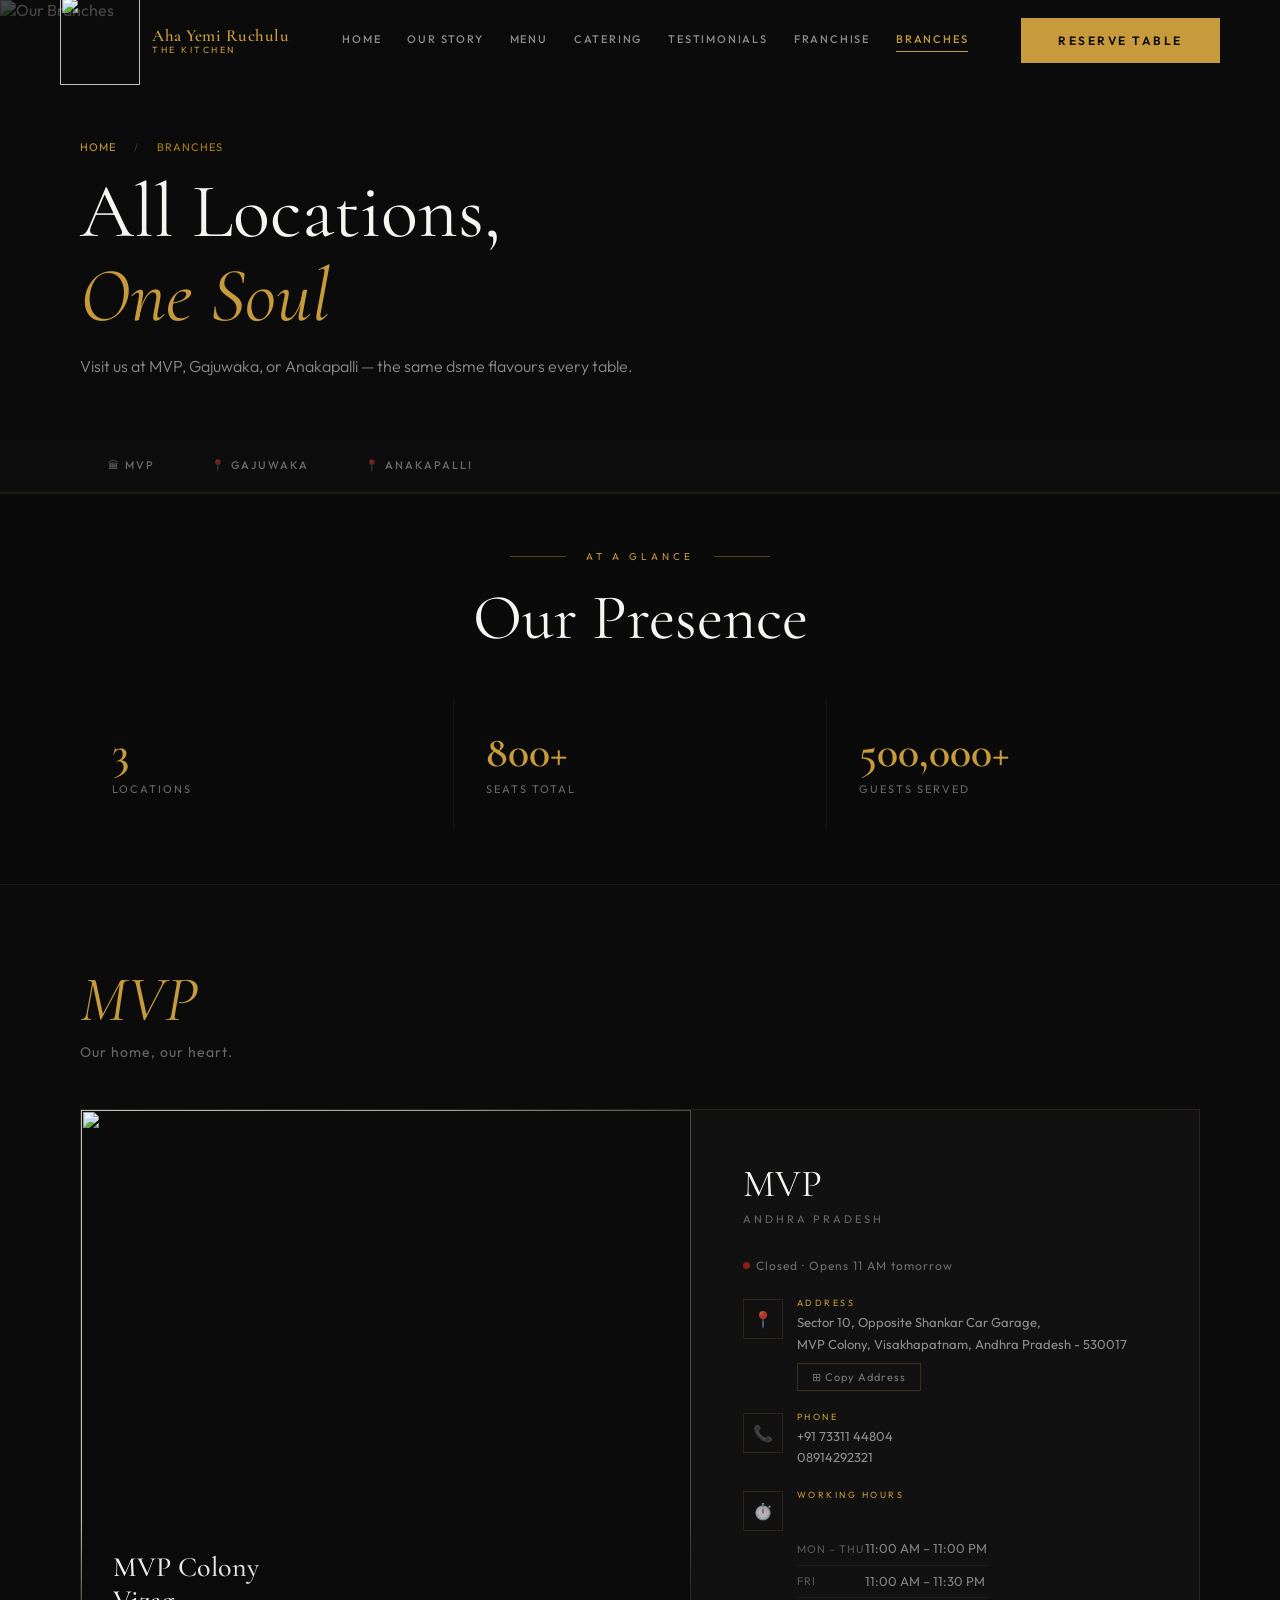
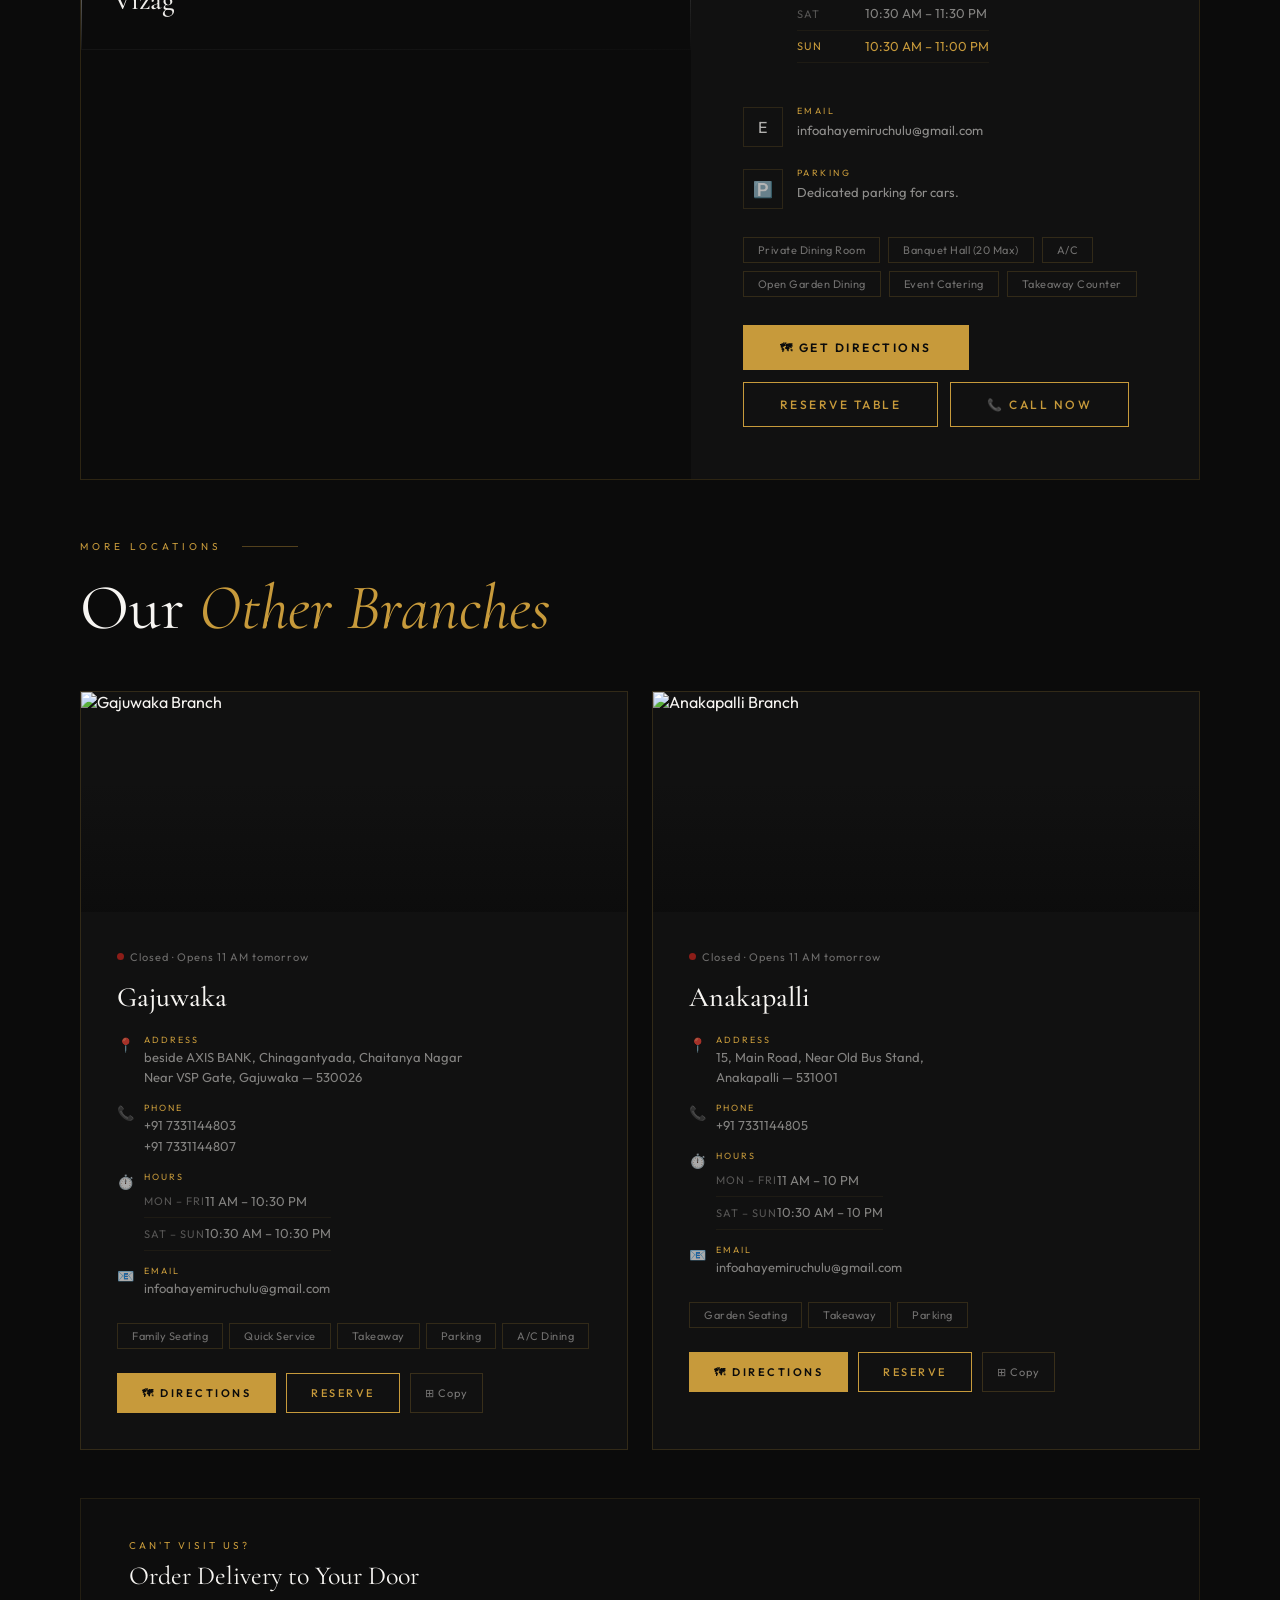
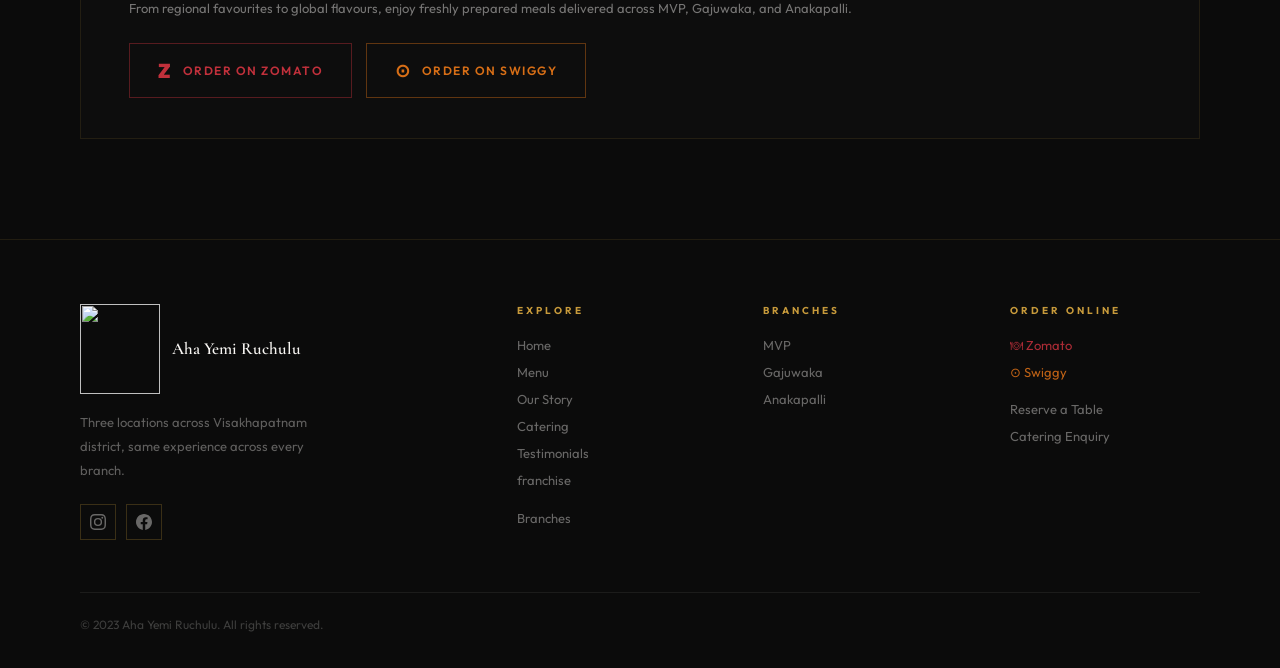
==== branches.html @ ce808d05 "Add files via upload" ====
<!DOCTYPE html>
<html lang="en">
<head>
  <meta charset="UTF-8">
  <meta name="viewport" content="width=device-width, initial-scale=1.0">
  <title>Our Branches — Aha Yemi Ruchulu</title>
  <link rel="icon" type="image/png" href="assets/Aha-Logo.png">
  <link rel="icon" type="image/png" href="assets/Aha-Logo.png">
  <meta name="description" content="Visit Aha Yemi Ruchulu at our three Visakhapatnam locations — MVP, Gajuwaka, and Anakapalli.">
  <link rel="stylesheet" href="css/style.css">
  <link rel="stylesheet" href="css/story.css">
  <link rel="stylesheet" href="css/testimonials.css">
  <link rel="stylesheet" href="css/reseve.css">
  <link rel="stylesheet" href="css/catering.css">
  <link rel="stylesheet" href="css/branches.css">
</head>
<body>

<nav id="navbar">
  <a href="index.html" class="nav-logo">
    <div class="nav-logo-icon">
      <span><img src="assets/Aha-Logo.png" style="width: 80px; height: 90px;"></span>
    </div>
    <div class="nav-logo-text"><h2>Aha Yemi Ruchulu</h2><span>The Kitchen</span></div>
  </a>
  <div class="nav-links">
    <a href="index.html">Home</a>
    <a href="story.html">Our Story</a>
    <a href="menu.html">Menu</a>
    <a href="catering.html">Catering</a>
    <a href="testimonials.html">Testimonials</a>
    <a href="franchise.html">franchise</a>
    <a href="branches.html" data-page="branches">Branches</a>
  </div>
  <a href="reserve.html" class="btn-fill nav-cta desktop">Reserve Table</a>
  <button class="hamburger" id="hamburger" aria-label="Menu"><span></span><span></span><span></span></button>
</nav>
<div id="mobile-menu" class="mobile-menu">
  <button class="mobile-close" id="mobile-close">✕</button>
  <a href="index.html">Home</a>
  <a href="menu.html">Menu</a>
  <a href="story.html">Our Story</a>
  <a href="catering.html">Catering</a>
  <a href="testimonials.html">Testimonials</a>
  <a href="franchise.html">franchise</a>
  <a href="branches.html">Branches</a>
  <a href="reserve.html">Reserve Table</a>
</div>

<!-- PAGE HERO -->
<header class="page-hero" style="min-height:420px;">
  <div class="page-hero-bg">
    <img src="https://images.unsplash.com/photo-1414235077428-338989a2e8c0?w=1400&q=80" alt="Our Branches">
  </div>
  <div class="page-hero-content">
    <div class="breadcrumb"><a href="index.html">Home</a><span class="sep">/</span><span>Branches</span></div>
    <h1 class="page-title">All Locations,<br><em>One Soul</em></h1>
    <p class="page-subtitle">Visit us at MVP, Gajuwaka, or Anakapalli — the same dsme flavours every table.</p>
  </div>
</header>

<!-- BRANCH QUICK-NAV TABS -->
<div class="branch-tabs-bar">
  <button class="branch-tab-btn act" data-target="branch-vizag">🏛 MVP</button>
  <button class="branch-tab-btn" data-target="branch-gajuwaka">📍 Gajuwaka</button>
  <button class="branch-tab-btn" data-target="branch-anakapalli">📍 Anakapalli</button>
</div>

<!-- OVERVIEW STATS -->
<div class="branches-overview-strip reveal">
  <div style="text-align:center;">
    <div class="sec-label"><span>At a Glance</span></div>
    <h2 class="sec-title center">Our Presence</h2>
  </div>
  <div class="branches-overview-grid">
    <div class="bov-item"><div class="bov-num" data-count="3">3</div><div class="bov-label">Locations</div></div>
    <div class="bov-item"><div class="bov-num" data-count="800" data-suffix="+">800+</div><div class="bov-label">Seats Total</div></div>
    <div class="bov-item"><div class="bov-num" data-count="500000" data-suffix="+">500,000+</div><div class="bov-label">Guests Served</div></div>
  </div>
</div>

<!-- ══ VISAKHAPATNAM (MAIN) ══ -->
<section class="main-branch-section" id="branch-vizag">
  <div class="reveal">
    <h2 class="sec-title" style="margin-bottom:0;"><em>MVP</em></h2>
    <p style="font-size:14px;color:rgba(247,245,242,.4);margin-top:8px;letter-spacing:1px;">Our home, our heart.</p>
  </div>
  <div class="main-branch-card reveal">
    <div class="main-branch-img">
      <img src="https://images.unsplash.com/photo-1517248135467-4c7edcad34c4?w=900&q=80">
      <div class="main-branch-img-overlay"></div>
      <div class="main-branch-img-caption">
        <div class="main-branch-caption-title">MVP Colony<br>Vizag</div>
      </div>
    </div>
    <div class="main-branch-info">
      <div class="branch-name">MVP</div>
      <div class="branch-city">Andhra Pradesh</div>

      <div id="status-vizag" class="branch-status" style="margin-bottom:24px;">
        <div class="status-dot"></div>
        <span class="status-text" style="font-size:12px;color:rgba(247,245,242,.4);">Checking hours…</span>
      </div>

      <div class="branch-details">
        <div class="branch-detail">
          <div class="branch-detail-icon">📍</div>
          <div>
            <div class="branch-detail-label">Address</div>
            <div class="branch-detail-val"> Sector 10, Opposite Shankar Car Garage,
               MVP Colony, Visakhapatnam, Andhra Pradesh - 530017</div>
            <button class="copy-btn" style="margin-top:8px;" data-address="42, Siripuram Junction, Near VUDA Park, Visakhapatnam — 530003">⊞ Copy Address</button>
          </div>
        </div>
        <div class="branch-detail">
          <div class="branch-detail-icon">📞</div>
          <div>
            <div class="branch-detail-label">Phone</div>
            <div class="branch-detail-val"><a href="tel:+917331144804">+91 73311 44804</a><br><a href="tel:08914292321">08914292321</a></div>
          </div>
        </div>
        <div class="branch-detail">
          <div class="branch-detail-icon">⏱️</div>
          <div>
            <div class="branch-detail-label">Working Hours</div>
            <div class="branch-detail-val">
              <table class="hours-table">
                <tr data-day="mon"><td>Mon – Thu</td><td>11:00 AM – 11:00 PM</td></tr>
                <tr data-day="fri"><td>Fri</td><td>11:00 AM – 11:30 PM</td></tr>
                <tr data-day="sat"><td>Sat</td><td>10:30 AM – 11:30 PM</td></tr>
                <tr data-day="sun"><td>Sun</td><td>10:30 AM – 11:00 PM</td></tr>
              </table>
            </div>
          </div>
        </div>
        <div class="branch-detail">
          <div class="branch-detail-icon">E</div>
          <div>
            <div class="branch-detail-label">email</div>
            <div class="branch-detail-val">infoahayemiruchulu@gmail.com</div>
          </div>
        </div>
        <div class="branch-detail">
          <div class="branch-detail-icon">🅿️</div>
          <div>
            <div class="branch-detail-label">Parking</div>
            <div class="branch-detail-val">Dedicated parking for cars.</div>
          </div>
        </div>
      </div>

      <div class="branch-features">
        <span class="b-feat">Private Dining Room</span>
        <span class="b-feat">Banquet Hall (20 Max)</span>
        <span class="b-feat">A/C </span>
        <span class="b-feat">Open Garden Dining</span>
        <span class="b-feat">Event Catering </span>
        <span class="b-feat">Takeaway Counter</span>
      </div>

      <div class="branch-actions">
        <button class="btn-fill directions-btn" data-query="Aha Yemi Ruchulu Siripuram Visakhapatnam">🗺 Get Directions</button>
        <a href="reserve.html" class="btn-gold">Reserve Table</a>
        <a href="tel:+918912345678" class="btn-gold">📞 Call Now</a>
      </div>
    </div>
  </div>
</section>

<!-- ══ OTHER BRANCHES ══ -->
<section class="sub-branches-section">
  <div class="reveal">
    <div class="sec-label left"><span>More Locations</span></div>
    <h2 class="sec-title">Our <em>Other Branches</em></h2>
  </div>
  <div class="sub-branches-grid">

    <!-- GAJUWAKA -->
    <div class="sub-branch-card reveal delay-1" id="branch-gajuwaka">
      <div class="sub-branch-img">
        <img src="https://images.unsplash.com/photo-1537047902294-62a40c20a6ae?w=700&q=80" alt="Gajuwaka Branch">
      </div>
      <div class="sub-branch-info">
        <div id="status-gajuwaka" class="branch-status" style="margin-bottom:16px;">
          <div class="status-dot"></div>
          <span class="status-text" style="font-size:11px;color:rgba(247,245,242,.4);">Checking…</span>
        </div>
        <div class="sub-branch-name">Gajuwaka</div>
        <div class="sub-branch-details">
          <div class="sub-branch-detail">
            <span class="sbd-icon">📍</span>
            <div><div class="sbd-label">Address</div><div class="sbd-val">beside AXIS BANK, Chinagantyada, Chaitanya Nagar  <br>Near VSP Gate, Gajuwaka — 530026</div></div>
          </div>
          <div class="sub-branch-detail">
            <span class="sbd-icon">📞</span>
            <div><div class="sbd-label">Phone</div><div class="sbd-val"><a href="tel:+917331144803">+91 7331144803</a><br><a href="tel:+917331144807">+91 7331144807</a></div></div>
          </div>
          <div class="sub-branch-detail">
            <span class="sbd-icon">⏱️</span>
            <div><div class="sbd-label">Hours</div>
              <div class="sbd-val">
                <table class="hours-table" style="margin-top:4px;">
                  <tr data-day="mon"><td>Mon – Fri</td><td>11 AM – 10:30 PM</td></tr>
                  <tr data-day="sat"><td>Sat – Sun</td><td>10:30 AM – 10:30 PM</td></tr>
                </table>
              </div>
            </div>
          </div>
          <div class="sub-branch-detail">
            <span class="sbd-icon">📧</span>
            <div><div class="sbd-label">Email</div><div class="sbd-val">infoahayemiruchulu@gmail.com</div></div>
          </div>
        </div>
        <div class="sub-branch-features">
          <span class="b-feat">Family Seating</span>
          <span class="b-feat">Quick Service</span>
          <span class="b-feat">Takeaway</span>
          <span class="b-feat">Parking</span>
          <span class="b-feat">A/C Dining</span>
        </div>
        <div style="display:flex;gap:10px;flex-wrap:wrap;">
          <button class="btn-fill" style="padding:12px 24px;font-size:11px;" onclick="window.open('https://www.google.com/maps/search/?api=1&query=Aha+Yemi+Ruchulu+Gajuwaka','_blank')">🗺 Directions</button>
          <a href="reserve.html" class="btn-gold" style="padding:12px 24px;font-size:11px;">Reserve</a>
          <button class="copy-btn" data-address="Plot 8, Steel Plant Main Rd, Near VSP Gate, Gajuwaka, Visakhapatnam — 530026">⊞ Copy</button>
        </div>
      </div>
    </div>

    <!-- ANAKAPALLI -->
    <div class="sub-branch-card reveal delay-2" id="branch-anakapalli">
      <div class="sub-branch-img">
        <img src="https://images.unsplash.com/photo-1555396273-367ea4eb4db5?w=700&q=80" alt="Anakapalli Branch">
      </div>
      <div class="sub-branch-info">
        <div id="status-anakapalli" class="branch-status" style="margin-bottom:16px;">
          <div class="status-dot"></div>
          <span class="status-text" style="font-size:11px;color:rgba(247,245,242,.4);">Checking…</span>
        </div>
        <div class="sub-branch-name">Anakapalli</div>
        <div class="sub-branch-details">
          <div class="sub-branch-detail">
            <span class="sbd-icon">📍</span>
            <div><div class="sbd-label">Address</div><div class="sbd-val">15, Main Road, Near Old Bus Stand,<br>Anakapalli — 531001</div></div>
          </div>
          <div class="sub-branch-detail">
            <span class="sbd-icon">📞</span>
            <div><div class="sbd-label">Phone</div><div class="sbd-val"><a href="tel:+917331144805">+91 7331144805</a></div></div>
          </div>
          <div class="sub-branch-detail">
            <span class="sbd-icon">⏱️</span>
            <div><div class="sbd-label">Hours</div>
              <div class="sbd-val">
                <table class="hours-table" style="margin-top:4px;">
                  <tr data-day="mon"><td>Mon – Fri</td><td> 11 AM – 10 PM</td></tr>
                  <tr data-day="sat"><td>Sat – Sun</td><td> 10:30 AM – 10 PM</td></tr>
                </table>
              </div>
            </div>
          </div>
          <div class="sub-branch-detail">
            <span class="sbd-icon">📧</span>
            <div><div class="sbd-label">Email</div><div class="sbd-val">infoahayemiruchulu@gmail.com</div></div>
          </div>
        </div>
        <div class="sub-branch-features">
          <span class="b-feat">Garden Seating</span>
          <span class="b-feat">Takeaway</span>
          <span class="b-feat">Parking</span>

        </div>
        <div style="display:flex;gap:10px;flex-wrap:wrap;">
          <button class="btn-fill" style="padding:12px 24px;font-size:11px;" onclick="window.open('https://www.google.com/maps/search/?api=1&query=Aha+Yemi+Ruchulu+Anakapalli','_blank')">🗺 Directions</button>
          <a href="reserve.html" class="btn-gold" style="padding:12px 24px;font-size:11px;">Reserve</a>
          <button class="copy-btn" data-address="15, Main Road, Near Old Bus Stand, Anakapalli — 531001">⊞ Copy</button>
        </div>
      </div>
    </div>
  </div>

  <!-- ORDER ONLINE STRIP -->
  <div style="margin-top:48px;background:#0d0d0d;border:1px solid rgba(199,154,59,.12);padding:40px 48px;display:flex;align-items:center;justify-content:space-between;flex-wrap:wrap;gap:24px;" class="reveal">
    <div>
      <div style="font-size:10px;letter-spacing:3px;color:var(--gld);text-transform:uppercase;margin-bottom:8px;">Can't Visit Us?</div>
      <div style="font-family:'Cormorant Garamond',serif;font-size:26px;font-weight:400;">Order Delivery to Your Door</div>
      <p style="font-size:13px;color:rgba(247,245,242,.45);margin-top:6px;line-height:1.7;">From regional favourites to global flavours, enjoy freshly prepared meals delivered across MVP, Gajuwaka, and Anakapalli.</p>
    </div>
    <div style="display:flex;gap:14px;flex-wrap:wrap;">
      <a href="#" style="display:flex;align-items:center;gap:10px;padding:14px 28px;border:1px solid rgba(226,55,68,.35);color:rgba(226,55,68,.85);font-size:12px;letter-spacing:1.5px;text-transform:uppercase;font-weight:600;transition:all .3s;text-decoration:none;"
        onmouseover="this.style.borderColor='#E23744';this.style.color='#E23744';this.style.background='rgba(226,55,68,.06)'"
        onmouseout="this.style.borderColor='rgba(226,55,68,.35)';this.style.color='rgba(226,55,68,.85)';this.style.background=''">
        <span style="font-size:20px;font-weight:900;">Z</span> Order on Zomato
      </a>
      <a href="#" style="display:flex;align-items:center;gap:10px;padding:14px 28px;border:1px solid rgba(252,128,25,.35);color:rgba(252,128,25,.85);font-size:12px;letter-spacing:1.5px;text-transform:uppercase;font-weight:600;transition:all .3s;text-decoration:none;"
        onmouseover="this.style.borderColor='#FC8019';this.style.color='#FC8019';this.style.background='rgba(252,128,25,.06)'"
        onmouseout="this.style.borderColor='rgba(252,128,25,.35)';this.style.color='rgba(252,128,25,.85)';this.style.background=''">
        <span style="font-size:18px;">⊙</span> Order on Swiggy
      </a>
    </div>
  </div>
</section>

<!-- FOOTER -->
<footer class="footer">
  <div class="footer-grid">
    <div class="footer-brand">
      <div class="footer-brand-logo"><div class="">
        <span><img src="assets/Aha-Logo.png" style="width: 80px; height: 90px;"></span>
      </div><h3>Aha Yemi Ruchulu</h3></div>
      <p>Three locations across Visakhapatnam district, same experience across every branch.</p>
      <div class="footer-socials">
        <a href="https://www.instagram.com/aha_yemi_ruchulu/" class="soc soc-ig" title="Instagram" target="_blank">
          <svg viewBox="0 0 24 24" width="16" height="16" fill="currentColor"><path d="M12 2.163c3.204 0 3.584.012 4.85.07 3.252.148 4.771 1.691 4.919 4.919.058 1.265.069 1.645.069 4.849 0 3.205-.012 3.584-.069 4.849-.149 3.225-1.664 4.771-4.919 4.919-1.266.058-1.644.07-4.85.07-3.204 0-3.584-.012-4.849-.07-3.26-.149-4.771-1.699-4.919-4.92-.058-1.265-.07-1.644-.07-4.849 0-3.204.013-3.583.07-4.849.149-3.227 1.664-4.771 4.919-4.919 1.266-.057 1.645-.069 4.849-.069zM12 0C8.741 0 8.333.014 7.053.072 2.695.272.273 2.69.073 7.052.014 8.333 0 8.741 0 12c0 3.259.014 3.668.072 4.948.2 4.358 2.618 6.78 6.98 6.98C8.333 23.986 8.741 24 12 24c3.259 0 3.668-.014 4.948-.072 4.354-.2 6.782-2.618 6.979-6.98.059-1.28.073-1.689.073-4.948 0-3.259-.014-3.667-.072-4.947-.196-4.354-2.617-6.78-6.979-6.98C15.668.014 15.259 0 12 0zm0 5.838a6.162 6.162 0 100 12.324 6.162 6.162 0 000-12.324zM12 16a4 4 0 110-8 4 4 0 010 8zm6.406-11.845a1.44 1.44 0 100 2.881 1.44 1.44 0 000-2.881z"/></svg>
        </a>
        <a href="https://www.facebook.com/share/1ChVwjzYAh/?mibextid=wwXIfr" class="soc soc-fb" title="Facebook" target="_blank">
          <svg viewBox="0 0 24 24" width="16" height="16" fill="currentColor"><path d="M24 12.073c0-6.627-5.373-12-12-12s-12 5.373-12 12c0 5.99 4.388 10.954 10.125 11.854v-8.385H7.078v-3.47h3.047V9.43c0-3.007 1.792-4.669 4.533-4.669 1.312 0 2.686.235 2.686.235v2.953H15.83c-1.491 0-1.956.925-1.956 1.874v2.25h3.328l-.532 3.47h-2.796v8.385C19.612 23.027 24 18.062 24 12.073z"/></svg>
        </a>
      </div>
    </div>
    <div class="footer-col"><h4>Explore</h4><ul>
      <li><a href="index.html">Home</a></li>
      <li><a href="menu.html">Menu</a></li>
      <li><a href="story.html">Our Story</a></li>
      <li><a href="catering.html">Catering</a></li>
      <li><a href="testimonials.html">Testimonials</a></li>
      <li><a href="franchise.html">franchise</a><li>
      <li><a href="branches.html">Branches</a></li>
    </ul></div>
    <div class="footer-col"><h4>Branches</h4><ul>
      <li><a href="https://maps.app.goo.gl/ovn1dA99WKLaHt5z6" target="_blank">MVP</a></li>
      <li><a href="https://maps.app.goo.gl/y9RdgmKpkf8jzEqk9" target="_blank">Gajuwaka</a></li>
      <li><a href="https://maps.app.goo.gl/Mw4kasLbXvY4PgF19" target="_blank">Anakapalli</a></li>
    </ul></div>
    <div class="footer-col"><h4>Order Online</h4><ul>
      <li><a href="https://www.zomato.com/visakhapatnam/aha-yemi-ruchulu-mvp-colony-vizag" style="color:rgba(226,55,68,.75);" target="_blank">🍽 Zomato</a></li>
      <li><a href="https://www.swiggy.com/city/vizag/aha-yemi-ruchulu-sector-10-mvp-colony-rest795823" style="color:rgba(252,128,25,.75);" target="_blank">⊙ Swiggy</a></li>
      <li style="margin-top:10px;"><a href="reserve.html">Reserve a Table</a></li>
      <li><a href="catering.html">Catering Enquiry</a></li>
    </ul></div>
  </div>
  <div class="footer-bottom"><p>© 2023 Aha Yemi Ruchulu. All rights reserved.</p></div>
</footer>

<style>
.soc-ig:hover{border-color:#E1306C!important;color:#E1306C!important;}
.soc-fb:hover{border-color:#1877F2!important;color:#1877F2!important;}
.soc-yt:hover{border-color:#FF0000!important;color:#FF0000!important;}
.soc-zomato{border-color:rgba(226,55,68,.28)!important;color:rgba(226,55,68,.7)!important;}
.soc-zomato:hover{border-color:#E23744!important;color:#E23744!important;}
.soc-swiggy{border-color:rgba(252,128,25,.28)!important;color:rgba(252,128,25,.7)!important;}
.soc-swiggy:hover{border-color:#FC8019!important;color:#FC8019!important;}
.footer-col a{color:rgba(247,245,242,.4);transition:color .3s;text-decoration:none;}
.footer-col a:hover{color:var(--gld);}
</style>


<script>
  document.addEventListener("DOMContentLoaded", () => {
    const track = document.getElementById("supportTrack");
    const prevBtn = document.getElementById("supportPrevBtn");
    const nextBtn = document.getElementById("supportNextBtn");
    const fill = document.getElementById("supportProgress");
  
    if (!track || !prevBtn || !nextBtn || !fill) return;
  
    // The distance to jump on each click (1 Card Width + 1 Gap space)
    const scrollAmount = 344; 
  
    // Click Event Listeners
    nextBtn.addEventListener("click", () => {
      track.scrollBy({
        left: scrollAmount,
        behavior: "smooth"
      });
    });
  
    prevBtn.addEventListener("click", () => {
      track.scrollBy({
        left: -scrollAmount,
        behavior: "smooth"
      });
    });
  
    // Dynamic Progress Bar updates
    const updateProgress = () => {
      const maxScroll = track.scrollWidth - track.clientWidth;
      if (maxScroll <= 0) {
        fill.style.width = "0%";
        return;
      }
      const percentage = (track.scrollLeft / maxScroll) * 100;
      fill.style.width = `${percentage}%`;
    };
  
    track.addEventListener("scroll", updateProgress);
    window.addEventListener("resize", updateProgress);
    updateProgress();
  });

  (function () {
    var ham = document.getElementById('hamburger');
    var mob = document.getElementById('mobile-menu');
    var cls = document.getElementById('mobile-close');

    if (!ham || !mob) return;

    // Remove any old listeners by cloning
    var newHam = ham.cloneNode(true);
    ham.parentNode.replaceChild(newHam, ham);

    newHam.addEventListener('click', function () {
      mob.classList.add('open');
    });

    if (cls) {
      cls.addEventListener('click', function () {
        mob.classList.remove('open');
      });
    }

    // Close when any link inside is clicked
    mob.querySelectorAll('a').forEach(function (a) {
      a.addEventListener('click', function () {
        mob.classList.remove('open');
      });
    });

    // Close on outside click
    document.addEventListener('click', function (e) {
      if (mob.classList.contains('open') &&
          !mob.contains(e.target) &&
          !newHam.contains(e.target)) {
        mob.classList.remove('open');
      }
    });
  })();
  </script>




<button id="scroll-top-btn" aria-label="Scroll to top">
  <svg viewBox="0 0 24 24" fill="none" stroke="currentColor" stroke-width="2" stroke-linecap="round" stroke-linejoin="round">
    <polyline points="18 15 12 9 6 15"></polyline>
  </svg>
</button>



<script src="js/main.js"></script>
<script src="js/branches.js"></script>
</body>
</html>
---- css/style.css ----
@import url('https://fonts.googleapis.com/css2?family=Cormorant+Garamond:ital,wght@0,300;0,400;0,500;0,600;1,300;1,400;1,500&family=Outfit:wght@300;400;500;600&display=swap');

/* ═══════════════════════════════════════════════
   VARIABLES & RESET
═══════════════════════════════════════════════ */
:root {
  --blk:  #0B0B0B;
  --ofw:  #F7F5F2;
  --gld:  #C79A3B;
  --cop:  #B87333;
  --red:  #8C1D18;
  --card: #111111;
  --card2:#0E0E0E;
  --bdr:  rgba(199,154,59,.18);
  --nav-h: 80px;
}
*, *::before, *::after { margin:0; padding:0; box-sizing:border-box; }
html { scroll-behavior:smooth; }
body { background:var(--blk); color:var(--ofw); font-family:'Outfit',sans-serif; overflow-x:hidden; -webkit-font-smoothing:antialiased; }
a { text-decoration:none; color:inherit; }
img { display:block; max-width:100%; }
button, input, textarea, select { font-family:inherit; }
ul { list-style:none; }

/* ═══════════════════════════════════════════════
   TYPOGRAPHY HELPERS
═══════════════════════════════════════════════ */
.serif { font-family:'Cormorant Garamond',serif; }
.gold  { color:var(--gld); }
.muted { color:rgba(247,245,242,.5); }
.sec-label {
  display:flex; align-items:center; justify-content:center; gap:20px; margin-bottom:20px;
}
.sec-label::before, .sec-label::after {
  content:''; width:56px; height:1px; background:rgba(199,154,59,.38);
}
.sec-label.left { justify-content:flex-start; }
.sec-label.left::before { display:none; }
.sec-label span { font-size:10px; letter-spacing:4px; color:var(--gld); text-transform:uppercase; }
.sec-title {
  font-family:'Cormorant Garamond',serif;
  font-size:clamp(36px,5vw,68px);
  font-weight:400; line-height:1.1;
}
.sec-title.center { text-align:center; }
.sec-title em { color:var(--gld); font-style:italic; }

/* ═══════════════════════════════════════════════
   BUTTONS
═══════════════════════════════════════════════ */
.btn-gold {
  background:transparent; border:1px solid var(--gld); color:var(--gld);
  padding:14px 36px; font-size:12px; font-weight:500; letter-spacing:2.5px;
  text-transform:uppercase; cursor:pointer; transition:all .4s ease;
  position:relative; overflow:hidden; z-index:0; display:inline-block;
}
.btn-gold::before {
  content:''; position:absolute; inset:0; background:var(--gld);
  transform:scaleX(0); transform-origin:left;
  transition:transform .4s cubic-bezier(.16,10,.3,1); z-index:-1;
}
.btn-gold:hover::before { transform:scaleX(1); }
.btn-gold:hover { color:var(--blk); }

.btn-fill {
  background:var(--gld); border:1px solid var(--gld); color:var(--blk);
  padding:14px 36px; font-size:12px; font-weight:600; letter-spacing:2.5px;
  text-transform:uppercase; cursor:pointer; transition:all .3s ease; display:inline-block;
}
.btn-fill:hover { background:transparent; color:var(--gld); }

.btn-red {
  background:var(--red); border:1px solid var(--red); color:var(--ofw);
  padding:14px 36px; font-size:12px; font-weight:600; letter-spacing:2px;
  text-transform:uppercase; cursor:pointer; transition:all .3s ease; display:inline-block;
}
.btn-red:hover { background:transparent; color:var(--red); }

/* ═══════════════════════════════════════════════
   FORM INPUTS
═══════════════════════════════════════════════ */
.form-input {
  background:rgba(247,245,242,.04); border:1px solid rgba(199,154,59,.22);
  color:var(--ofw); padding:16px 20px; font-size:14px; outline:none;
  transition:border-color .3s ease; width:100%;
}
.form-input:focus { border-color:var(--gld); }
.form-input::placeholder { color:rgba(247,245,242,.28); }
select.form-input option { background:#141414; color:var(--ofw); }
.form-row { display:grid; grid-template-columns:1fr 1fr; gap:16px; margin-bottom:16px; }
.form-row.single { grid-template-columns:1fr; }
.form-group { margin-bottom:16px; }
.form-label { font-size:11px; letter-spacing:2px; color:var(--gld); text-transform:uppercase; display:block; margin-bottom:8px; }

/* ═══════════════════════════════════════════════
   NAVBAR
═══════════════════════════════════════════════ */
#navbar {
  position:fixed; top:0; left:0; right:0; z-index:1000;
  padding:0 60px; height:var(--nav-h);
  display:flex; align-items:center; justify-content:space-between;
  background:transparent; transition:all .5s ease;
}
#navbar.scrolled {
  background:rgba(11,11,11,.95);
  backdrop-filter:blur(24px);
  border-bottom:1px solid rgba(199,154,59,.12);
}
.nav-logo { display:flex; align-items:center; gap:12px; }
/* .nav-logo-icon {
  width:80px; height:80px; border:1px solid var(--gld);
  display:flex; align-items:center; justify-content:center;
  transform:rotate(45deg); flex-shrink:0;
} */
.nav-logo-icon span {
  transform:rotate(-45deg); color:var(--gld);
  font-size:17px; font-family:'Cormorant Garamond',serif;
}
.nav-logo-text h2 {
  font-family:'Cormorant Garamond',serif;
  font-size:17px; font-weight:600; letter-spacing:.5px; white-space:nowrap; color:var(--gld);

}
.nav-logo-text span {
  font-size:9px; letter-spacing:2.5px; color:var(--gld);
  text-transform:uppercase; display:block; margin-top:-2px;
}
.nav-links { display:flex; gap:26px; align-items:center; }
.nav-links a {
  color:rgba(247,245,242,.55); font-size:11px; letter-spacing:1.8px;
  text-transform:uppercase; font-weight:500; transition:color .3s ease;
  position:relative; padding-bottom:2px;
}
.nav-links a:hover, .nav-links a.active { color:var(--gld); }
.nav-links a.active::after {
  content:''; position:absolute; bottom:-4px; left:0; right:0;
  height:1px; background:var(--gld);
}
.hamburger {
  display:none; flex-direction:column; gap:5px;
  cursor:pointer; background:none; border:none;
}
.hamburger span {
  display:block; width:24px; height:1.5px;
  background:var(--ofw); transition:all .3s;
}

/* ═══════════════════════════════════════════════
   MOBILE MENU
═══════════════════════════════════════════════ */
.mobile-menu {
  display:none; 
  position:fixed; 
  inset:0;
  background:rgba(11,11,11,.98); 
  z-index:999;
  flex-direction:column;
   align-items:center;
  justify-content:center; 
  gap:28px;
}
.mobile-menu.open { display:flex; animation:fadeIn .3s ease; }
.mobile-menu a {
  font-family:'Cormorant Garamond',serif;
  font-size:34px; font-weight:400;
  color:rgba(247,245,242,.65); transition:color .3s;
}
.mobile-menu a:hover { color:var(--gld); }
.mobile-close {
  position:absolute; top:28px; right:28px;
  background:none; border:none; color:var(--ofw);
  font-size:26px; cursor:pointer; line-height:1;
}

/* ═══════════════════════════════════════════════
   TICKER STRIP
═══════════════════════════════════════════════ */
.ticker-strip { background:var(--gld); padding:16px 0; overflow:hidden; }
.ticker-inner {
  display:inline-flex; gap:56px; white-space:nowrap;
  animation:ticker 35s linear infinite;
}
.ticker-inner span {
  color:var(--blk); font-size:11px; letter-spacing:2px;
  font-weight:600; text-transform:uppercase; flex-shrink:0;
}

/* ═══════════════════════════════════════════════
   FOOTER
═══════════════════════════════════════════════ */
.footer { padding:64px 80px 36px; border-top:1px solid rgba(199,154,59,.12); }
.footer-grid { display:grid; grid-template-columns:2fr 1fr 1fr 1fr; gap:56px; margin-bottom:52px; }
.footer-brand-logo { display:flex; align-items:center; gap:12px; margin-bottom:16px; }
.footer-brand-logo .icon {
  width:32px; height:32px; border:1px solid var(--gld);
  display:flex; align-items:center; justify-content:center;
  transform:rotate(45deg); flex-shrink:0;
}
.footer-brand-logo .icon span {
  transform:rotate(-45deg); color:var(--gld);
  font-size:15px; font-family:'Cormorant Garamond',serif;
}
.footer-brand-logo h3 {
  font-family:'Cormorant Garamond',serif;
  font-size:17px; font-weight:600;
}
.footer-brand p { font-size:13px; color:rgba(247,245,242,.36); line-height:1.85; max-width:270px; }
.footer-socials { display:flex; gap:10px; margin-top:22px; }
.soc {
  width:36px; height:36px;
  border:1px solid rgba(199,154,59,.25);
  display:flex; align-items:center; justify-content:center;
  cursor:pointer; font-size:11px; font-weight:600;
  color:rgba(247,245,242,.4); transition:all .3s;
}
.our-online-partners{
  width:36px; height:36px;
  border:1px solid rgba(199,154,59,.25);
  position:right;
  display:flex; align-items:center; justify-content:center;
  cursor:pointer; font-size:11px; font-weight:600;
  color:rgba(247,245,242,.4); transition:all .3s;
}
.soc:hover { border-color:var(--gld); color:var(--gld); }
.footer-col h4 { font-size:10px; letter-spacing:3px; color:var(--gld); text-transform:uppercase; margin-bottom:20px; }
.footer-col ul { display:flex; flex-direction:column; gap:11px; }
.footer-col li { font-size:13px; color:rgba(247,245,242,.4); cursor:pointer; transition:color .3s; }
.footer-col li:hover { color:var(--gld); }
.footer-bottom {
  border-top:1px solid rgba(247,245,242,.07); padding-top:24px;
  display:flex; justify-content:space-between; align-items:center;
}
.footer-bottom p { font-size:12px; color:rgba(247,245,242,.22); }
.footer-bottom span {
  font-family:'Cormorant Garamond',serif;
  font-size:16px; color:rgba(199,154,59,.42); font-style:italic;
}

/* ═══════════════════════════════════════════════
   SHARED COMPONENTS
═══════════════════════════════════════════════ */
.veg-dot {
  width:12px; height:12px; border:1.5px solid; flex-shrink:0;
  display:inline-flex; align-items:center; justify-content:center;
}
.veg-dot.v { border-color:#3B6D11; }
.veg-dot.n { border-color:var(--red); }
.veg-dot::after { content:''; width:5px; height:5px; border-radius:50%; }
.veg-dot.v::after { background:#3B6D11; }
.veg-dot.n::after { background:var(--red); }

.spice { display:flex; gap:3px; align-items:center; }
.sp { width:6px; height:6px; border-radius:50%; background:rgba(247,245,242,.14); }
.sp.on { background:var(--red); }

.section-divider {
  height:1px; background:linear-gradient(to right,transparent,rgba(199,154,59,.3),transparent);
  margin:0;
}
.scrollbar-hide::-webkit-scrollbar { display:none; }
.scrollbar-hide { -ms-overflow-style:none; scrollbar-width:none; }

.tag-pill {
  display:inline-block; padding:4px 12px;
  font-size:10px; letter-spacing:1.5px;
  text-transform:uppercase; font-weight:500;
}
.tag-gold { background:rgba(199,154,59,.9); color:var(--blk); font-weight:600; }
.tag-veg  { background:rgba(27,80,10,.9);   color:var(--ofw); }
.tag-nonv { background:rgba(140,29,24,.9);   color:var(--ofw); }

/* ═══════════════════════════════════════════════
   ANIMATIONS & REVEAL
═══════════════════════════════════════════════ */
@keyframes fadeUp { from{opacity:0;transform:translateY(32px)} to{opacity:1;transform:translateY(0)} }
@keyframes fadeIn { from{opacity:0} to{opacity:1} }
@keyframes slideL { from{opacity:0;transform:translateX(-32px)} to{opacity:1;transform:translateX(0)} }
@keyframes slideR { from{opacity:0;transform:translateX(32px)} to{opacity:1;transform:translateX(0)} }
@keyframes scaleIn { from{opacity:0;transform:scale(.93)} to{opacity:1;transform:scale(1)} }
@keyframes float { 0%,100%{transform:translateY(0) translateX(-50%)} 50%{transform:translateY(-10px) translateX(-50%)} }
@keyframes ticker { from{transform:translateX(0)} to{transform:translateX(-50%)} }
@keyframes spin { from{transform:rotate(0deg)} to{transform:rotate(360deg)} }
@keyframes shimmer {
  0%{background-position:-600px 0} 100%{background-position:600px 0}
}
.reveal   { opacity:0; transform:translateY(28px); transition:opacity .8s cubic-bezier(.16,1,.3,1), transform .8s cubic-bezier(.16,1,.3,1); }
.reveal-l { opacity:0; transform:translateX(-28px); transition:opacity .8s cubic-bezier(.16,1,.3,1), transform .8s cubic-bezier(.16,1,.3,1); }
.reveal-r { opacity:0; transform:translateX(28px); transition:opacity .8s cubic-bezier(.16,1,.3,1), transform .8s cubic-bezier(.16,1,.3,1); }
.reveal.vis, .reveal-l.vis, .reveal-r.vis { opacity:1; transform:translate(0); }
.delay-1 { transition-delay:.1s; }
.delay-2 { transition-delay:.2s; }
.delay-3 { transition-delay:.3s; }
.delay-4 { transition-delay:.4s; }

/* ═══════════════════════════════════════════════
   INDEX — HERO
═══════════════════════════════════════════════ */
.hero {
  position:relative; height:100vh;
  display:flex; align-items:center; overflow:hidden;
}
.hero-bg {
  position:absolute; inset:0;
  background:radial-gradient(ellipse at 68% 40%,rgba(140,29,24,.28) 0%,transparent 55%),
             radial-gradient(ellipse at 30% 85%,rgba(184,115,51,.18) 0%,transparent 50%),
             linear-gradient(135deg,#0B0B0B 0%,#190d04 50%,#0B0B0B 100%);
}
.hero-img-wrap {
  position:absolute; right:0; top:0; width:52%; height:100%; overflow:hidden;
}
.hero-img-wrap img {
  width:100%; height:110%; object-fit:cover; opacity:1;
  transform:translateY(-5%); transition:transform 20s ease;
}
.hero-img-wrap::after {
  content:''; position:absolute; inset:0;
  background:linear-gradient(to right,#0B0B0B 0%,rgba(11,11,11,.2) 55%,rgba(11,11,11,.75) 100%);
}
.hero-line-l { position:absolute; left:60px; top:0; bottom:0; width:1px; background:linear-gradient(to bottom,transparent,rgba(199,154,59,.25),transparent); }
.hero-line-r { position:absolute; right:60px; top:0; bottom:0; width:1px; background:linear-gradient(to bottom,transparent,rgba(199,154,59,.14),transparent); }
.hero-content {
  position:relative; padding:0 80px;
  max-width:62%; animation:fadeUp 1.2s ease forwards;
}
.hero-eyebrow {
  display:flex; align-items:center; gap:16px; margin-bottom:36px;
}
.hero-eyebrow .line { width:44px; height:1px; background:var(--gld); }
.hero-eyebrow span { font-size:10px; letter-spacing:4px; color:var(--gld); text-transform:uppercase; }
.hero-title {
  font-family:'Cormorant Garamond',serif;
  font-size:clamp(52px,7.5vw,100px);
  font-weight:300; line-height:1.02; letter-spacing:-1px;
}
.hero-title-accent {
  font-family:'Cormorant Garamond',serif;
  font-size:clamp(52px,7.5vw,100px);
  font-weight:600; line-height:1.02; color:var(--gld);
  font-style:italic; letter-spacing:-1px; margin-bottom:36px;
  display:block;
}
.hero-sub {
  font-size:16px; line-height:1.85;
  color:rgba(247,245,242,.58); max-width:460px;
  margin-bottom:52px; font-weight:300;
}
.hero-actions { display:flex; gap:20px; flex-wrap:wrap; }
.hero-scroll {
  position:absolute; bottom:44px; left:50%;
  display:flex; flex-direction:column; align-items:center; gap:8px;
  animation:float 3s ease-in-out infinite;
}
.hero-scroll span { font-size:9px; letter-spacing:3px; color:rgba(247,245,242,.35); text-transform:uppercase; }
.hero-scroll-line { width:1px; height:44px; background:linear-gradient(to bottom,rgba(199,154,59,.55),transparent); }

/* ═══════════════════════════════════════════════
   INDEX — DISHES SECTION
═══════════════════════════════════════════════ */
.dishes-section { padding:128px 80px; }
.dishes-grid { display:grid; grid-template-columns:repeat(3,1fr); gap:24px; }
.dish-card {
  background:var(--card); border:1px solid var(--bdr); overflow:hidden;
  transition:border-color .5s, box-shadow .5s, transform .5s cubic-bezier(.16,1,.3,1);
  cursor:pointer;
}
.dish-card:hover {
  border-color:var(--gld); transform:translateY(-8px);
  box-shadow:0 32px 64px rgba(0,0,0,.55), 0 0 28px rgba(199,154,59,.1);
}
.dish-card-img { position:relative; overflow:hidden; }
.dish-card-img img {
  width:100%; height:300px; object-fit:cover;
  transition:transform .8s cubic-bezier(.16,1,.3,1);
}
.dish-card:hover .dish-card-img img { transform:scale(1.08); }
.dish-card-tags { position:absolute; top:16px; left:16px; right:16px; display:flex; justify-content:space-between; }
.dish-info { padding:24px 24px 28px; }
.dish-name-row { display:flex; justify-content:space-between; align-items:flex-start; margin-bottom:8px; }
.dish-name {
  font-family:'Cormorant Garamond',serif;
  font-size:22px; font-weight:500; line-height:1.2;
}
.dish-price {
  font-family:'Cormorant Garamond',serif;
  font-size:22px; color:var(--gld); font-weight:600;
  flex-shrink:0; margin-left:12px;
}
.dish-desc { font-size:13px; color:rgba(247,245,242,.48); line-height:1.75; margin-bottom:14px; }
.dish-meta { display:flex; align-items:center; gap:12px; }

/* ═══════════════════════════════════════════════
   INDEX — STORY STRIP
═══════════════════════════════════════════════ */
.story-strip {
  display:grid; grid-template-columns:1fr 1fr;
  position:relative; overflow:hidden;
}
.story-img { position:relative; height:600px; overflow:hidden; }
.story-img img { width:100%; height:100%; object-fit:cover; }
.story-img::after {
  content:''; position:absolute; inset:0;
  background:linear-gradient(to right,rgba(11,11,11,.15),rgba(11,11,11,.5));
}
.story-stats {
  position:absolute; bottom:48px; left:48px;
  display:grid; grid-template-columns:1fr 1fr; gap:20px; z-index:2;
}
.stat-box {
  background:rgba(11,11,11,.84); backdrop-filter:blur(12px);
  border:1px solid rgba(199,154,59,.28); padding:20px 22px;
}
.stat-num {
  font-family:'Cormorant Garamond',serif;
  font-size:34px; font-weight:600; color:var(--gld); line-height:1;
}
.stat-label { font-size:10px; color:rgba(247,245,242,.45); letter-spacing:1.5px; text-transform:uppercase; margin-top:6px; }
.story-text {
  padding:88px 80px 88px 68px;
  display:flex; flex-direction:column; justify-content:center;
  background:radial-gradient(ellipse at 80% 50%,rgba(199,154,59,.05) 0%,transparent 60%);
}
.story-quote {
  border-left:2px solid var(--gld);
  padding-left:20px; margin-top:40px;
  font-family:'Cormorant Garamond',serif;
  font-size:19px; font-style:italic;
  color:rgba(247,245,242,.7); line-height:1.6;
}

/* ═══════════════════════════════════════════════
   INDEX — LOCATIONS STRIP
═══════════════════════════════════════════════ */
.locations-section { padding:80px 80px; background:#0a0a0a; }
.locations-grid {
  display:grid; grid-template-columns:repeat(3,1fr); gap:24px;
}
.location-card {
  background:var(--card); border:1px solid var(--bdr);
  padding:40px 36px; display:block;
  transition:border-color .4s, box-shadow .4s, transform .4s;
}
.location-card:hover {
  border-color:var(--gld); transform:translateY(-6px);
  box-shadow:0 24px 56px rgba(0,0,0,.5);
}
.location-card .loc-label {
  font-size:11px; letter-spacing:3px; color:var(--gld);
  text-transform:uppercase; margin-bottom:12px;
}
.location-card .loc-label.muted { color:rgba(247,245,242,.4); }
.location-card h3 {
  font-family:'Cormorant Garamond',serif;
  font-size:28px; font-weight:500; margin-bottom:8px;
}
.location-card p {
  font-size:13px; color:rgba(247,245,242,.4);
  line-height:1.7; margin-bottom:20px;
}
.location-card .loc-link {
  font-size:11px; color:var(--gld);
  letter-spacing:1.5px; text-transform:uppercase;
}
.story-text .btn-gold { margin-bottom:36px; flex-shrink:0; align-self:flex-start; }

/* ═══════════════════════════════════════════════
   INNER PAGE HERO
═══════════════════════════════════════════════ */
.page-hero {
  padding-top:var(--nav-h);
  min-height:400px; display:flex; align-items:flex-end;
  position:relative; overflow:hidden;
}
.page-hero-bg { position:absolute; inset:0; }
.page-hero-bg img { width:100%; height:100%; object-fit:cover; opacity:.48; }
.page-hero-bg::after {
  content:''; position:absolute; inset:0;
  background:linear-gradient(to top,#0B0B0B 0%,rgba(11,11,11,.45) 100%);
}
.page-hero-content { position:relative; z-index:1; padding:60px 80px; width:100%; }
.breadcrumb {
  display:flex; align-items:center; gap:18px;
  font-size:11px; color:rgba(255, 187, 0, 0.664);
  letter-spacing:1px; text-transform:uppercase; margin-bottom:16px;
}
.breadcrumb a { color:var(--gld); }
.breadcrumb .sep { color:rgba(247,245,242,.2); }
.page-title {
  font-family:'Cormorant Garamond',serif;
  font-size:clamp(44px,6vw,80px);
  font-weight:400; line-height:1.1;
}
.page-title em { color:var(--gld); font-style:italic; }
.page-subtitle {
  font-size:16px; font-weight:300;
  color:rgba(247,245,242,.55); line-height:1.7;
  max-width:560px; margin-top:14px;
}

/* ═══════════════════════════════════════════════
   MENU PAGE
═══════════════════════════════════════════════ */
.menu-section { padding:80px 80px 100px; }
.menu-cta,
.cta-buttons {
  display:flex; justify-content:center; align-items:center;
  gap:24px; flex-wrap:wrap; margin-top:56px; text-align:center;
}
.menu-cta .btn-fill,
.menu-cta .btn-gold,
.cta-buttons .btn-fill,
.cta-buttons .btn-gold {
  display:inline-flex; align-items:center; justify-content:center;
  min-height:48px; padding:14px 36px; font-weight:600;
  line-height:1; box-sizing:border-box;
}
.menu-tabs {
  display:flex; gap:32px; border-bottom:1px solid rgba(247,245,242,.1);
  margin-bottom:48px; overflow-x:auto;
}
.menu-tabs::-webkit-scrollbar { display:none; }
.menu-tab-btn {
  background:transparent; border:none;
  color:rgba(247,245,242,.35); font-size:12px; font-weight:500;
  letter-spacing:2px; text-transform:uppercase; padding:14px 0;
  cursor:pointer; border-bottom:1.5px solid transparent;
  transition:all .3s ease; white-space:nowrap; flex-shrink:0;
}
.menu-tab-btn.act, .menu-tab-btn:hover { color:var(--gld); border-bottom-color:var(--gld); }
.menu-grid {
  display:grid; grid-template-columns:1fr 1fr;
  gap:1px; background:rgba(199,154,59,.08);
}
.menu-item {
  background:var(--blk); padding:28px 32px;
  display:flex; justify-content:space-between; align-items:flex-start;
  transition:background .3s ease; cursor:pointer;
}
.menu-item:hover { background:#141414; }
.menu-item-left { flex:1; }
.menu-item-header { display:flex; align-items:center; gap:10px; margin-bottom:8px; }
.menu-item-name { font-family:'Cormorant Garamond',serif; font-size:21px; font-weight:500; }
.menu-item-desc { font-size:13px; color:rgba(247,245,242,.4); line-height:1.65; padding-left:22px; }
.menu-item-meta { padding-left:22px; margin-top:10px; }
.menu-item-price {
  font-family:'Cormorant Garamond',serif;
  font-size:22px; color:var(--gld); font-weight:500;
  margin-left:28px; flex-shrink:0;
}
.menu-tab-content { display:none; }
.menu-tab-content.active { display:block; animation:fadeIn .4s ease; }
.menu-note {
  margin-top:40px; padding:24px 32px;
  border:1px solid rgba(199,154,59,.18);
  background:rgba(199,154,59,.04);
  font-size:13px; color:rgba(247,245,242,.5); line-height:1.8;
}
.menu-note strong { color:var(--gld); }

/* ═══════════════════════════════════════════════
   STORY PAGE
═══════════════════════════════════════════════ */
.story-section { padding:80px 80px 100px; }
.story-intro-grid { display:grid; grid-template-columns:1fr 1fr; gap:80px; align-items:center; margin-bottom:80px; }
.story-intro-img { position:relative; height:500px; overflow:hidden; }
.story-intro-img img { width:100%; height:100%; object-fit:cover; }
.story-intro-img::before {
  content:''; position:absolute; top:16px; left:16px; right:-16px; bottom:-16px;
  border:1px solid rgba(199,154,59,.3); z-index:-1;
}
.story-intro-text p { font-size:15px; line-height:1.9; color:rgba(247,245,242,.6); font-weight:300; margin-bottom:24px; }
.values-grid { display:grid; grid-template-columns:repeat(3,1fr); gap:1px; background:rgba(199,154,59,.1); margin:80px 0; }
.value-card { background:var(--blk); padding:48px 36px; transition:background .3s; }
.value-card:hover { background:#111111; }
.value-icon {
  width:52px; height:52px; border:1px solid rgba(199,154,59,.3);
  display:flex; align-items:center; justify-content:center;
  font-size:22px; margin-bottom:24px;
}
.value-title { font-family:'Cormorant Garamond',serif; font-size:24px; font-weight:500; margin-bottom:12px; }
.value-desc { font-size:13px; color:rgba(247,245,242,.45); line-height:1.8; }
.timeline { padding:80px 0; }
.timeline-item { display:grid; grid-template-columns:1fr 80px 1fr; gap:0; align-items:center; margin-bottom:0; }
.timeline-item-left { text-align:right; padding:40px 40px 40px 0; }
.timeline-item-right { padding:40px 0 40px 40px; }
.timeline-center { display:flex; flex-direction:column; align-items:center; }
.timeline-dot { width:14px; height:14px; background:var(--gld); border:3px solid var(--blk); box-shadow:0 0 0 1px var(--gld); border-radius:50%; flex-shrink:0; }
.timeline-line { flex:1; width:1px; background:rgba(199,154,59,.25); min-height:60px; }
.timeline-year { font-family:'Cormorant Garamond',serif; font-size:28px; color:var(--gld); font-weight:500; margin-bottom:8px; }
.timeline-text { font-size:14px; color:rgba(247,245,242,.5); line-height:1.75; }

/* ═══════════════════════════════════════════════
   EXPERIENCE / GALLERY PAGE
═══════════════════════════════════════════════ */
.gallery-section { padding:80px 80px 100px; }
.gallery-grid {
  display:grid;
  grid-template-columns:repeat(4,1fr);
  grid-template-rows:repeat(3,260px);
  gap:10px;
}
.gal-item { overflow:hidden; position:relative; cursor:pointer; }
.gal-item img { width:100%; height:100%; object-fit:cover; transition:transform .8s cubic-bezier(.16,1,.3,1); }
.gal-item:hover img { transform:scale(1.08); }
.gal-overlay {
  position:absolute; inset:0;
  background:rgba(199,154,59,.12);
  opacity:0; transition:opacity .4s ease;
  display:flex; align-items:center; justify-content:center;
}
.gal-item:hover .gal-overlay { opacity:1; }
.gal-plus {
  width:44px; height:44px; border:1.5px solid rgba(247,245,242,.85);
  background:rgba(0,0,0,.35); display:flex; align-items:center;
  justify-content:center; font-size:22px; color:var(--ofw);
}
.gal-item.wide  { grid-column:span 2; }
.gal-item.tall  { grid-row:span 2; }

/* Lightbox */
#lightbox {
  display:none; position:fixed; inset:0; z-index:2000;
  background:rgba(0,0,0,.94); align-items:center; justify-content:center;
  padding:40px;
}
#lightbox.open { display:flex; animation:fadeIn .3s ease; }
#lightbox img { max-width:90vw; max-height:85vh; object-fit:contain; }
#lightbox-close {
  position:fixed; top:20px; right:24px;
  background:none; border:none; color:var(--ofw);
  font-size:30px; cursor:pointer; opacity:.7; transition:opacity .3s;
}
#lightbox-close:hover { opacity:1; }

/* ═══════════════════════════════════════════════
   CATERING PAGE
═══════════════════════════════════════════════ */
.catering-section { padding:80px 80px 100px; }
.catering-intro {
  display:grid; grid-template-columns:1fr 1fr; gap:80px;
  align-items:center; margin-bottom:80px;
}
.catering-intro-img { position:relative; height:480px; overflow:hidden; }
.catering-intro-img img { width:100%; height:100%; object-fit:cover; }
.catering-intro-img::after {
  content:''; position:absolute; inset:0;
  background:linear-gradient(to bottom,transparent,rgba(11,11,11,.4));
}
.catering-services-grid { display:grid; grid-template-columns:repeat(2,1fr); gap:24px; margin-bottom:80px; }
.catering-card {
  background:var(--card); border:1px solid var(--bdr);
  padding:44px 40px; position:relative; overflow:hidden;
  transition:border-color .4s, box-shadow .4s, transform .4s;
  cursor:pointer;
}
.catering-card:hover {
  border-color:var(--gld);
  box-shadow:0 24px 56px rgba(0,0,0,.4), 0 0 24px rgba(199,154,59,.08);
  transform:translateY(-4px);
}
.catering-card::before {
  content:''; position:absolute; top:0; left:0; right:0; height:2px;
  background:linear-gradient(to right,transparent,var(--gld),transparent);
  opacity:0; transition:opacity .4s;
}
.catering-card:hover::before { opacity:1; }
.catering-card-icon {
  width:56px; height:56px; border:1px solid rgba(199,154,59,.3);
  display:flex; align-items:center; justify-content:center;
  font-size:24px; margin-bottom:24px;
}
.catering-card-title { font-family:'Cormorant Garamond',serif; font-size:26px; font-weight:500; margin-bottom:12px; }
.catering-card-desc { font-size:14px; color:rgba(247,245,242,.5); line-height:1.8; margin-bottom:20px; }
.catering-card-tags { display:flex; flex-wrap:wrap; gap:8px; }
.catering-tag {
  padding:4px 14px; border:1px solid rgba(199,154,59,.25);
  font-size:11px; letter-spacing:1px; text-transform:uppercase;
  color:rgba(247,245,242,.5);
}
.process-section { padding:80px 0; border-top:1px solid rgba(199,154,59,.12); border-bottom:1px solid rgba(199,154,59,.12); margin-bottom:80px; }
.process-grid { display:grid; grid-template-columns:repeat(4,1fr); gap:0; background:rgba(199,154,59,.06); }
.process-step { padding:52px 36px; border-right:1px solid rgba(199,154,59,.12); text-align:center; transition:background .3s; }
.process-step:last-child { border-right:none; }
.process-step:hover { background:rgba(199,154,59,.05); }
.process-num {
  font-family:'Cormorant Garamond',serif; font-size:56px; font-weight:300;
  color:rgba(199,154,59,.2); line-height:1; margin-bottom:16px;
}
.process-title { font-family:'Cormorant Garamond',serif; font-size:22px; font-weight:500; margin-bottom:10px; }
.process-desc { font-size:13px; color:rgba(247,245,242,.45); line-height:1.75; }
.packages-grid { display:grid; grid-template-columns:repeat(3,1fr); gap:24px; margin-bottom:80px; }
.pkg-card {
  background:var(--card2); border:1px solid var(--bdr); padding:44px 36px;
  position:relative; transition:border-color .4s;
}
.pkg-card.featured { border-color:var(--gld); background:rgba(199,154,59,.04); }
.pkg-featured-badge {
  position:absolute; top:-1px; left:50%; transform:translateX(-50%);
  background:var(--gld); color:var(--blk); font-size:9px;
  letter-spacing:2px; text-transform:uppercase; font-weight:700;
  padding:5px 20px; white-space:nowrap;
}
.pkg-name { font-family:'Cormorant Garamond',serif; font-size:26px; font-weight:500; margin-bottom:6px; }
.pkg-guests { font-size:11px; letter-spacing:2px; color:rgba(247,245,242,.4); text-transform:uppercase; margin-bottom:24px; }
.pkg-price-row { display:flex; align-items:baseline; gap:4px; margin-bottom:28px; }
.pkg-price {
  font-family:'Cormorant Garamond',serif;
  font-size:40px; font-weight:600; color:var(--gld);
}
.pkg-per { font-size:13px; color:rgba(247,245,242,.4); }
.pkg-features { display:flex; flex-direction:column; gap:10px; margin-bottom:32px; }
.pkg-feature { display:flex; align-items:center; gap:10px; font-size:13px; color:rgba(247,245,242,.55); }
.pkg-feature::before { content:'✓'; color:var(--gld); font-size:12px; flex-shrink:0; }
.catering-cta {
  background:radial-gradient(ellipse at 50% 50%,rgba(199,154,59,.07) 0%,transparent 70%);
  border:1px solid rgba(199,154,59,.18);
  padding:72px 80px; text-align:center;
}

/* ═══════════════════════════════════════════════
   TESTIMONIALS PAGE
═══════════════════════════════════════════════ */
.reviews-section { padding:80px 80px 100px; }
.reviews-featured { max-width:760px; margin:0 auto 72px; text-align:center; }
.reviews-quote-icon {
  font-family:'Cormorant Garamond',serif;
  font-size:80px; color:rgba(199,154,59,.25); line-height:.9; margin-bottom:24px;
}
.reviews-featured-text {
  font-family:'Cormorant Garamond',serif;
  font-size:24px; font-weight:300; line-height:1.75;
  color:rgba(247,245,242,.85); font-style:italic; min-height:120px;
}
.reviews-author { margin-top:32px; display:flex; flex-direction:column; align-items:center; gap:8px; }
.reviews-author img { width:52px; height:52px; border-radius:50%; object-fit:cover; border:1.5px solid rgba(199,154,59,.4); margin-top:8px; }
.reviews-author-name { font-family:'Cormorant Garamond',serif; font-size:19px; font-weight:500; }
.reviews-author-role { font-size:11px; color:rgba(247,245,242,.38); letter-spacing:1.5px; }
.stars { display:flex; gap:4px; }
.star { color:var(--gld); font-size:14px; }
.reviews-dots { display:flex; justify-content:center; gap:10px; margin-top:32px; }
.rev-dot { border:none; cursor:pointer; height:2.5px; transition:all .4s ease; }
.rev-dot.act { width:32px; background:var(--gld); }
.rev-dot:not(.act) { width:8px; background:rgba(199,154,59,.28); }
.reviews-grid { display:grid; grid-template-columns:repeat(2,1fr); gap:24px; }
.review-card {
  background:rgba(247,245,242,.03); border:1px solid var(--bdr);
  padding:40px; backdrop-filter:blur(10px);
  transition:border-color .4s, background .4s;
}
.review-card:hover { border-color:rgba(199,154,59,.38); background:rgba(247,245,242,.05); }
.review-card-header { display:flex; align-items:center; gap:16px; margin-bottom:20px; }
.reviewer-img { width:48px; height:48px; border-radius:50%; object-fit:cover; border:1px solid rgba(199,154,59,.3); flex-shrink:0; }
.reviewer-name { font-family:'Cormorant Garamond',serif; font-size:18px; font-weight:500; }
.reviewer-role { font-size:11px; color:rgba(247,245,242,.38); letter-spacing:1px; margin-top:2px; }
.review-text { font-size:14px; color:rgba(247,245,242,.55); line-height:1.85; font-style:italic; }
.review-card-footer { margin-top:20px; display:flex; justify-content:space-between; align-items:center; }
.review-platform { font-size:11px; letter-spacing:1.5px; text-transform:uppercase; color:rgba(247,245,242,.28); }

/* ═══════════════════════════════════════════════
   RESERVATION PAGE
═══════════════════════════════════════════════ */
.reserve-section { padding:80px 80px 100px; }
.reserve-grid { display:grid; grid-template-columns:1fr 1fr; gap:88px; }
.reserve-info h2 {
  font-family:'Cormorant Garamond',serif;
  font-size:clamp(34px,4vw,52px); font-weight:400; line-height:1.25; margin-bottom:28px;
}
.reserve-info-p { font-size:15px; color:rgba(247,245,242,.52); line-height:1.92; margin-bottom:44px; font-weight:300; }
.info-list { display:flex; flex-direction:column; gap:22px; }
.info-item { display:flex; gap:16px; align-items:flex-start; }
.info-icon {
  width:44px; height:44px; border:1px solid rgba(199,154,59,.28);
  display:flex; align-items:center; justify-content:center;
  font-size:18px; flex-shrink:0;
}
.info-label { font-size:10px; letter-spacing:2px; color:var(--gld); text-transform:uppercase; margin-bottom:5px; }
.info-val { font-size:13px; color:rgba(247,245,242,.55); line-height:1.7; white-space:pre-line; }
.reserve-note {
  margin-top:16px; font-size:11px;
  color:rgba(247,245,242,.28); text-align:center; line-height:1.7;
}

/* ═══════════════════════════════════════════════
   BRANCHES PAGE
═══════════════════════════════════════════════ */
.branches-section { padding:80px 80px 100px; }
.main-branch {
  display:grid; grid-template-columns:1.2fr 1fr; gap:0; margin-bottom:60px;
  border:1px solid var(--bdr); overflow:hidden;
}
.main-branch-img { position:relative; height:500px; overflow:hidden; }
.main-branch-img img { width:100%; height:100%; object-fit:cover; transition:transform 12s ease; }
.main-branch-img:hover img { transform:scale(1.05); }
.main-branch-img::after {
  content:''; position:absolute; inset:0;
  background:linear-gradient(to right,transparent,rgba(11,11,11,.3));
}
.main-branch-info {
  background:var(--card); padding:56px 52px;
  display:flex; flex-direction:column; justify-content:center;
}
.branch-badge {
  display:inline-block; padding:5px 16px; margin-bottom:20px;
  font-size:9px; letter-spacing:3px; text-transform:uppercase;
  font-weight:700;
}
.badge-main { background:var(--gld); color:var(--blk); }
.badge-branch { background:rgba(199,154,59,.15); border:1px solid rgba(199,154,59,.35); color:var(--gld); }
.branch-name { font-family:'Cormorant Garamond',serif; font-size:clamp(28px,3vw,42px); font-weight:400; margin-bottom:8px; }
.branch-city { font-size:13px; letter-spacing:2px; color:rgba(247,245,242,.4); text-transform:uppercase; margin-bottom:28px; }
.branch-details { display:flex; flex-direction:column; gap:18px; margin-bottom:32px; }
.branch-detail { display:flex; gap:14px; align-items:flex-start; }
.branch-detail-icon { font-size:16px; margin-top:2px; flex-shrink:0; opacity:.7; }
.branch-detail-label { font-size:10px; letter-spacing:1.5px; color:var(--gld); text-transform:uppercase; margin-bottom:4px; }
.branch-detail-val { font-size:13px; color:rgba(247,245,242,.55); line-height:1.6; white-space:pre-line; }
.branch-features { display:flex; flex-wrap:wrap; gap:8px; margin-bottom:28px; }
.branch-feature-tag {
  padding:5px 14px; border:1px solid rgba(199,154,59,.2);
  font-size:11px; color:rgba(247,245,242,.45); letter-spacing:.5px;
}
.sub-branches { display:grid; grid-template-columns:1fr 1fr; gap:24px; }
.sub-branch {
  background:var(--card); border:1px solid var(--bdr);
  overflow:hidden; transition:border-color .4s, box-shadow .4s;
}
.sub-branch:hover { border-color:rgba(199,154,59,.4); box-shadow:0 20px 50px rgba(0,0,0,.35); }
.sub-branch-img { position:relative; height:220px; overflow:hidden; }
.sub-branch-img img { width:100%; height:100%; object-fit:cover; transition:transform .8s; }
.sub-branch:hover .sub-branch-img img { transform:scale(1.06); }
.sub-branch-img::after { content:''; position:absolute; inset:0; background:rgba(11,11,11,.3); }
.sub-branch-info { padding:36px 36px 40px; }
.branches-map-note {
  margin-top:56px; padding:32px; border:1px solid rgba(199,154,59,.15);
  background:rgba(199,154,59,.03); display:flex; align-items:center; gap:24px;
}
.branches-map-note span { font-size:32px; }
.branches-map-note p { font-size:14px; color:rgba(247,245,242,.5); line-height:1.8; }
.branches-map-note strong { color:var(--gld); }

/* ═══════════════════════════════════════════════
   RESPONSIVE
═══════════════════════════════════════════════ */
@media (max-width:1024px) {
  .dishes-grid { grid-template-columns:repeat(2,1fr); }
  .packages-grid { grid-template-columns:1fr 1fr; }
  .nav-links { display: none; }
  .hamburger { display: flex; }
}
@media (max-width:1024px) {
  .nav-links, .nav-cta.desktop { display:none; }
  .hamburger { display:flex; }
  .hero-content { max-width:90%; padding:0 40px; }
  .story-strip, .story-intro-grid, .catering-intro, .reserve-grid, .main-branch { grid-template-columns:1fr; }
  .story-img { height:400px; }
  .story-text { padding:56px 40px; }
  .locations-section { padding:64px 40px; }
  .locations-grid { grid-template-columns:1fr; }
  .main-branch-img { height:300px; }
  .footer-grid { grid-template-columns:1fr 1fr; gap:36px; }
  .gallery-grid { grid-template-columns:repeat(2,1fr); grid-template-rows:auto; }
  .gal-item.wide { grid-column:span 1; }
  .catering-services-grid { grid-template-columns:1fr; }
  .process-grid { grid-template-columns:1fr 1fr; }
  .process-step { border-bottom:1px solid rgba(199,154,59,.12); }
  .timeline-item { grid-template-columns:1fr; }
  .timeline-item-left { text-align:left; padding:20px 0 0; }
  .timeline-center { display:none; }
  .values-grid { grid-template-columns:1fr 1fr; }
}
@media (max-width:768px) {
  :root { --nav-h:68px; }
  #navbar { padding:0 20px; }
  .hero-content { padding:0 24px; max-width:100%; }
  .hero-line-l, .hero-line-r { display:none; }
  .dishes-section, .story-section, .menu-section, .gallery-section,
  .catering-section, .reviews-section, .reserve-section, .branches-section,
  .locations-section { padding:60px 24px 80px; }
  .story-text { padding:48px 24px; }
  .story-quote { margin-top:24px; font-size:17px; }
  .dishes-grid, .reviews-grid, .sub-branches, .packages-grid,
  .catering-services-grid, .values-grid { grid-template-columns:1fr; }
  .page-hero-content { padding:48px 24px; }
  .footer { padding:48px 24px 28px; }
  .footer-grid { grid-template-columns:1fr; gap:28px; }
  .catering-cta { padding:48px 24px; }
  .process-grid { grid-template-columns:1fr; }
  .sub-branches { grid-template-columns:1fr; }
  .menu-grid { grid-template-columns:1fr; }
  .story-stats { grid-template-columns:1fr 1fr; bottom:24px; left:24px; }
  .form-row { grid-template-columns:1fr; }
  .hero-actions { flex-direction:column; align-items:flex-start; }
}



/* ═══════════════════════════════════════════════
   SCROLL TO TOP BUTTON
═══════════════════════════════════════════════ */
#scroll-top-btn {
  position: fixed;
  bottom: 40px;
  right: 40px;
  width: 48px;
  height: 48px;
  border-radius: 50%;
  
  /* Semi-transparent dark background with clear glass-blur overlay */
  background: rgba(11, 11, 11, 0.6);
  backdrop-filter: blur(8px);
  -webkit-backdrop-filter: blur(8px);
  
  /* Minimalist thin border matching your theme */
  border: 1px solid var(--gld);
  color: var(--gld);
  
  display: flex;
  align-items: center;
  justify-content: center;
  cursor: pointer;
  padding: 0;
  z-index: 999;
  
  /* Invisible by default at the top of the page */
  opacity: 0;
  visibility: hidden;
  transform: translateY(15px);
  transition: opacity 0.4s ease, transform 0.4s ease, visibility 0.4s, background 0.3s, color 0.3s;
}

#scroll-top-btn svg {
  width: 18px;
  height: 18px;
  transition: transform 0.3s ease;
}

/* State changes triggered via JavaScript scroll window position */
#scroll-top-btn.visible {
  opacity: 1;
  visibility: visible;
  transform: translateY(0);
}

/* Premium inversion on hover */
#scroll-top-btn:hover {
  background: var(--gld);
  color: var(--blk);
}

#scroll-top-btn:hover svg {
  transform: translateY(-2px); /* Interactive nudge animation */
}

/* Mobile viewport layout padding adjustments */
@media (max-width: 768px) {
  #scroll-top-btn {
    bottom: 24px;
    right: 24px;
    width: 42px;
    height: 42px;
  }
  #scroll-top-btn svg {
    width: 16px;
    height: 16px;
  }
}
---- css/story.css ----
/* ═══════════════════════════════════════
   STORY PAGE — story.css
═══════════════════════════════════════ */

/* ── FOUNDER SECTION ── */
.founder-section {
  padding: 100px 80px;
  display: grid;
  grid-template-columns: 1fr 1.1fr;
  gap: 80px;
  align-items: center;
}
.founder-img-wrapper {
  position: relative;
}
.founder-img-wrapper img {
  width: 100%;
  height: 560px;
  object-fit: cover;
  display: block;
}
.founder-img-wrapper::before {
  content: '';
  position: absolute;
  top: 20px; left: 20px; right: -20px; bottom: -20px;
  border: 1px solid rgba(199, 154, 59, 0.28);
  z-index: -1;
}
.founder-img-wrapper::after {
  content: '';
  position: absolute;
  inset: 0;
  background: linear-gradient(to bottom, transparent 60%, rgba(11,11,11,0.4) 100%);
}
.founder-img-label {
  position: absolute;
  bottom: -24px; left: 32px;
  background: var(--gld);
  padding: 14px 28px;
  z-index: 2;
}
.founder-img-label span {
  display: block;
  font-family: 'Cormorant Garamond', serif;
  font-size: 18px;
  font-weight: 600;
  color: var(--blk);
  line-height: 1.2;
}
.founder-img-label small {
  font-size: 10px;
  letter-spacing: 2px;
  text-transform: uppercase;
  color: rgba(11,11,11,0.65);
}
.founder-text { padding-top: 20px; }
.founder-text p {
  font-size: 15px;
  line-height: 1.92;
  color: rgba(247,245,242,0.6);
  font-weight: 300;
  margin-bottom: 22px;
}
.founder-signature {
  margin-top: 36px;
  display: flex;
  align-items: center;
  gap: 20px;
}
.founder-signature img {
  width: 56px;
  height: 56px;
  border-radius: 50%;
  object-fit: cover;
  border: 1.5px solid rgba(199,154,59,0.4);
}
.founder-sig-name {
  font-family: 'Cormorant Garamond', serif;
  font-size: 20px;
  font-weight: 500;
  line-height: 1.2;
}
.founder-sig-title {
  font-size: 11px;
  color: rgba(247,245,242,0.38);
  letter-spacing: 1.5px;
  text-transform: uppercase;
  margin-top: 3px;
}

/* ── QUOTE STRIP ── */
.story-quote-strip {
  background: #0d0d0d;
  border-top: 1px solid rgba(199,154,59,0.12);
  border-bottom: 1px solid rgba(199,154,59,0.12);
  padding: 64px 80px;
  text-align: center;
  position: relative;
  overflow: hidden;
}
.story-quote-strip::before {
  content: '"';
  position: absolute;
  top: -30px; left: 50%;
  transform: translateX(-50%);
  font-family: 'Cormorant Garamond', serif;
  font-size: 220px;
  color: rgba(199,154,59,0.06);
  line-height: 1;
  pointer-events: none;
  user-select: none;
}
.story-quote-text {
  font-family: 'Cormorant Garamond', serif;
  font-size: clamp(22px, 3vw, 34px);
  font-weight: 300;
  font-style: italic;
  color: rgba(247,245,242,0.82);
  line-height: 1.6;
  max-width: 800px;
  margin: 0 auto 20px;
  position: relative;
}
.story-quote-attr {
  font-size: 12px;
  letter-spacing: 3px;
  color: var(--gld);
  text-transform: uppercase;
}

/* ── HERITAGE SECTION ── */
.heritage-section {
  padding: 100px 80px;
  display: grid;
  grid-template-columns: 1.1fr 1fr;
  gap: 80px;
  align-items: center;
}
.heritage-text p {
  font-size: 15px;
  line-height: 1.92;
  color: rgba(247,245,242,0.58);
  font-weight: 300;
  margin-bottom: 22px;
}
.heritage-highlights {
  display: grid;
  grid-template-columns: 1fr 1fr;
  gap: 1px;
  background: rgba(199,154,59,0.1);
  margin-top: 40px;
}
.heritage-highlight {
  background: var(--blk);
  padding: 28px 24px;
  transition: background 0.3s;
}
.heritage-highlight:hover { background: #111; }
.heritage-highlight-num {
  font-family: 'Cormorant Garamond', serif;
  font-size: 40px;
  font-weight: 600;
  color: var(--gld);
  line-height: 1;
  margin-bottom: 6px;
}
.heritage-highlight-label {
  font-size: 11px;
  color: rgba(247,245,242,0.42);
  letter-spacing: 2px;
  text-transform: uppercase;
}
.heritage-img-grid {
  display: grid;
  grid-template-columns: 1fr 1fr;
  grid-template-rows: 280px 200px;
  gap: 10px;
}
.heritage-img-grid img {
  width: 100%;
  height: 100%;
  object-fit: cover;
  transition: transform 0.8s cubic-bezier(0.16,1,0.3,1);
}
.heritage-img-grid div { overflow: hidden; }
.heritage-img-grid div:hover img { transform: scale(1.06); }
.heritage-img-grid .span2 { grid-column: span 3; }

/* ── VALUES SECTION ── */
.values-section {
  padding: 80px 80px 100px;
  background: #0a0a0a;
}
.values-grid {
  display: grid;
  grid-template-columns: repeat(3, 1fr);
  gap: 1px;
  background: rgba(199,154,59,0.1);
  margin-top: 60px;
}
.value-card {
  background: #0a0a0a;
  padding: 52px 40px;
  position: relative;
  overflow: hidden;
  transition: background 0.3s;
}
.value-card:hover { background: #111; }
.value-card::before {
  content: '';
  position: absolute;
  top: 0; left: 0; right: 0;
  height: 2px;
  background: linear-gradient(to right, transparent, var(--gld), transparent);
  opacity: 0;
  transition: opacity 0.4s;
}
.value-card:hover::before { opacity: 1; }
.value-number {
  font-family: 'Cormorant Garamond', serif;
  font-size: 64px;
  font-weight: 300;
  color: rgba(199,154,59,0.12);
  line-height: 1;
  position: absolute;
  top: 20px; right: 28px;
}
.value-icon {
  width: 52px; height: 52px;
  border: 1px solid rgba(199,154,59,0.3);
  display: flex; align-items: center; justify-content: center;
  font-size: 22px;
  margin-bottom: 24px;
}
.value-title {
  font-family: 'Cormorant Garamond', serif;
  font-size: 26px;
  font-weight: 500;
  margin-bottom: 14px;
}
.value-desc {
  font-size: 13px;
  color: rgba(247,245,242,0.45);
  line-height: 1.85;
}

/* ── TIMELINE ── */
.timeline-section {
  padding: 80px 80px 100px;
}
.timeline-line-center {
  position: absolute;
  left: 50%; top: 0; bottom: 0;
  width: 1px;
  background: linear-gradient(to bottom, transparent, rgba(199,154,59,0.35), transparent);
  transform: translateX(-50%);
}
.timeline-wrapper {
  position: relative;
  max-width: 900px;
  margin: 60px auto 0;
}
.tl-item {
  display: grid;
  grid-template-columns: 1fr 60px 1fr;
  align-items: center;
  margin-bottom: 0;
  position: relative;
}
.tl-left {
  text-align: right;
  padding: 36px 48px 36px 0;
  border-bottom: 1px solid rgba(199,154,59,0.08);
}
.tl-right {
  padding: 36px 0 36px 48px;
  border-bottom: 1px solid rgba(199,154,59,0.08);
}
.tl-center {
  display: flex;
  flex-direction: column;
  align-items: center;
  padding: 36px 0;
  border-bottom: 1px solid rgba(199,154,59,0.08);
}
.tl-dot {
  width: 14px; height: 14px;
  background: var(--gld);
  border-radius: 50%;
  border: 3px solid var(--blk);
  box-shadow: 0 0 0 1px var(--gld);
  flex-shrink: 0;
  position: relative;
  z-index: 1;
}
.tl-connector {
  width: 1px; flex: 1;
  background: rgba(199,154,59,0.25);
  min-height: 40px;
}
.tl-year {
  font-family: 'Cormorant Garamond', serif;
  font-size: 32px;
  font-weight: 600;
  color: var(--gld);
  line-height: 1;
  margin-bottom: 8px;
}
.tl-event-title {
  font-family: 'Cormorant Garamond', serif;
  font-size: 19px;
  font-weight: 500;
  margin-bottom: 6px;
}
.tl-event-desc {
  font-size: 13px;
  color: rgba(247,245,242,0.45);
  line-height: 1.7;
}

/* ── INGREDIENTS SECTION ── */
.ingredients-section {
  padding: 100px 80px;
  background: var(--blk);
  display: grid;
  grid-template-columns: 1fr 1fr;
  gap: 80px;
  align-items: center;
}
.ingredients-img img {
  width:100%;
  height:100%;
  object-fit:cover;
  animation: slowZoom 12s ease-in-out infinite alternate;
}

@keyframes slowZoom {
  from {
      transform: scale(1);
  }
  to {
      transform: scale(1.05);
  }
}
.ingredients-img img {
  width: 100%; height: 100%;
  object-fit: cover;
  transition: transform 12s ease;
}
.ingredients-img:hover img { transform: scale(1.05); }
.ingredient-tags {
  position: absolute;
  bottom: 28px; left: 28px;
  display: flex; flex-wrap: wrap; gap: 8px;
}
.ingredient-tag {
  background: rgba(11,11,11,0.86);
  backdrop-filter: blur(8px);
  border: 1px solid rgba(199,154,59,0.3);
  padding: 6px 14px;
  font-size: 11px;
  color: var(--gld);
  letter-spacing: 1px;
}
.ingredients-text p {
  font-size: 15px;
  line-height: 1.92;
  color: rgba(247,245,242,0.58);
  font-weight: 300;
  margin-bottom: 22px;
}
.sourcing-list {
  display: flex;
  flex-direction: column;
  gap: 16px;
  margin-top: 36px;
}
.sourcing-item {
  display: flex;
  align-items: flex-start;
  gap: 16px;
  padding: 20px;
  border: 1px solid rgba(199,154,59,0.12);
  transition: border-color 0.3s;
}
.sourcing-item:hover { border-color: rgba(199,154,59,0.35); }
.sourcing-item-icon {
  font-size: 20px;
  flex-shrink: 0;
  margin-top: 2px;
}
.sourcing-item-label {
  font-size: 10px;
  letter-spacing: 2px;
  color: var(--gld);
  text-transform: uppercase;
  margin-bottom: 4px;
}
.sourcing-item-val {
  font-size: 13px;
  color: rgba(247,245,242,0.5);
  line-height: 1.65;
}

/* ── CTA STRIP ── */
.story-cta {
  padding: 80px;
  background: #0a0a0a;
  text-align: center;
  border-top: 1px solid rgba(199,154,59,0.12);
}
.story-cta h2 {
  font-family: 'Cormorant Garamond', serif;
  font-size: clamp(32px, 4vw, 54px);
  font-weight: 400;
  margin-bottom: 20px;
  line-height: 1.2;
}
.story-cta p {
  font-size: 15px;
  color: rgba(247,245,242,0.5);
  max-width: 520px;
  margin: 0 auto 36px;
  line-height: 1.8;
  font-weight: 300;
}
.story-cta-btns { display: flex; justify-content: center; gap: 20px; flex-wrap: wrap; }

/* ── RESPONSIVE ── */
@media (max-width: 1024px) {
  .founder-section,
  .heritage-section,
  .ingredients-section { grid-template-columns: 1fr; gap: 52px; }
  .founder-img-wrapper img { height: 400px; }
  .heritage-img-grid { grid-template-rows: 220px 160px; }
  .tl-item { grid-template-columns: 1fr; }
  .tl-left { text-align: left; padding: 20px 0 0; border-bottom: none; }
  .tl-right { padding: 0 0 24px; border-bottom: 1px solid rgba(199,154,59,0.08); }
  .tl-center { display: none; }
  .values-grid { grid-template-columns: 1fr 1fr; }
}
@media (max-width: 768px) {
  .founder-section,
  .heritage-section,
  .ingredients-section,
  .values-section,
  .timeline-section,
  .story-quote-strip,
  .story-cta { padding: 60px 24px; }
  .values-grid { grid-template-columns: 1fr; }
  .heritage-highlights { grid-template-columns: 1fr 1fr; }
  .heritage-img-grid { grid-template-columns: 1fr; grid-template-rows: 220px 160px 160px; }
  .heritage-img-grid .span2 { grid-column: span 1; }
  .ingredients-section { padding: 60px 24px; }
}
---- css/testimonials.css ----
/* ═══════════════════════════════════════
   TESTIMONIALS PAGE — testimonials.css
═══════════════════════════════════════ */

/* ── RATING SUMMARY BAR ── */
.rating-bar {
  padding: 48px 80px;
  background: #0d0d0d;
  border-bottom: 1px solid rgba(199,154,59,0.1);
}
.rating-bar-inner {
  display: grid;
  grid-template-columns: auto 1fr auto;
  gap: 60px;
  align-items: center;
  max-width: 1000px;
  margin: 0 auto;
}
.rating-main-num {
  font-family: 'Cormorant Garamond', serif;
  font-size: 80px;
  font-weight: 600;
  color: var(--gld);
  line-height: 1;
  text-align: center;
}
.rating-main-label {
  font-size: 11px;
  letter-spacing: 2.5px;
  color: rgba(247,245,242,0.4);
  text-transform: uppercase;
  text-align: center;
  margin-top: 4px;
}
.rating-bars {
  display: flex;
  flex-direction: column;
  gap: 8px;
}
.rating-bar-row {
  display: flex;
  align-items: center;
  gap: 12px;
}
.rating-bar-label {
  font-size: 12px;
  color: rgba(247,245,242,0.5);
  width: 30px;
  text-align: right;
  flex-shrink: 0;
}
.rating-bar-track {
  flex: 1;
  height: 3px;
  background: rgba(247,245,242,0.08);
  border-radius: 2px;
  overflow: hidden;
}
.rating-bar-fill {
  height: 100%;
  background: var(--gld);
  border-radius: 2px;
  transform-origin: left;
  animation: barGrow 1.2s cubic-bezier(0.16,1,0.3,1) forwards;
  transform: scaleX(0);
}
@keyframes barGrow { to { transform: scaleX(1); } }
.rating-bar-pct {
  font-size: 11px;
  color: rgba(247,245,242,0.35);
  width: 36px;
  flex-shrink: 0;
}
.rating-platforms {
  display: flex;
  flex-direction: column;
  gap: 14px;
  align-items: flex-start;
}
.platform-badge {
  display: flex;
  align-items: center;
  gap: 10px;
  padding: 10px 16px;
  border: 1px solid rgba(199,154,59,0.18);
  background: rgba(247,245,242,0.03);
  transition: border-color 0.3s;
  cursor: pointer;
}
.platform-badge:hover { border-color: rgba(199,154,59,0.4); }
.platform-badge-icon { font-size: 18px; }

.platform-badge-info { }
.platform-badge-name {
  font-size: 12px;
  font-weight: 500;
  color: var(--ofw);
  letter-spacing: 0.5px;
}
.platform-badge-rating {
  font-size: 11px;
  color: rgba(247,245,242,0.38);
  margin-top: 1px;
}

/* ── FEATURED TESTIMONIAL CAROUSEL ── */
.featured-section {
  padding: 80px 80px 60px;
  text-align: center;
  position: relative;
}
.featured-testimonial {
  max-width: 820px;
  margin: 0 auto;
}
.featured-quote-icon {
  font-family: 'Cormorant Garamond', serif;
  font-size: 100px;
  color: rgba(199,154,59,0.22);
  line-height: 0.8;
  margin-bottom: 28px;
  display: block;
}
#rev-text {
  font-family: 'Cormorant Garamond', serif;
  font-size: clamp(20px, 2.5vw, 26px);
  font-weight: 300;
  line-height: 1.75;
  color: rgba(247,245,242,0.88);
  font-style: italic;
  min-height: 120px;
  transition: opacity 0.4s ease;
}
.featured-author {
  margin-top: 36px;
  display: flex;
  flex-direction: column;
  align-items: center;
  gap: 8px;
}
#rev-img {
  width: 56px; height: 56px;
  border-radius: 50%; object-fit: cover;
  border: 2px solid rgba(199,154,59,0.38);
  margin-bottom: 4px;
  transition: opacity 0.4s ease;
}
#rev-name {
  font-family: 'Cormorant Garamond', serif;
  font-size: 20px;
  font-weight: 500;
  transition: opacity 0.4s ease;
}
#rev-role {
  font-size: 11px;
  color: rgba(247,245,242,0.38);
  letter-spacing: 1.5px;
  transition: opacity 0.4s ease;
}
.featured-stars {
  display: flex;
  gap: 4px;
  justify-content: center;
  margin-bottom: 4px;
}
.featured-star { color: var(--gld); font-size: 15px; }
.featured-dots {
  display: flex;
  justify-content: center;
  gap: 10px;
  margin-top: 36px;
}
.rev-dot { border: none; cursor: pointer; height: 2.5px; transition: all 0.4s ease; }
.rev-dot.act { width: 32px; background: var(--gld); }
.rev-dot:not(.act) { width: 8px; background: rgba(199,154,59,0.28); }
.featured-nav {
  display: flex;
  justify-content: center;
  gap: 12px;
  margin-top: 20px;
}
.featured-nav-btn {
  width: 40px; height: 40px;
  border: 1px solid rgba(199,154,59,0.28);
  background: transparent;
  color: rgba(247,245,242,0.5);
  font-size: 18px;
  cursor: pointer;
  transition: all 0.3s;
  display: flex; align-items: center; justify-content: center;
}
.featured-nav-btn:hover { border-color: var(--gld); color: var(--gld); }

/* ── REVIEWS GRID ── */
.reviews-grid-section {
  padding: 40px 80px 100px;
}
.reviews-grid {
  display: grid;
  grid-template-columns: repeat(2, 1fr);
  gap: 24px;
  margin-top: 60px;
}
.review-card {
  background: rgba(247,245,242,0.03);
  border: 1px solid rgba(199,154,59,0.15);
  padding: 40px;
  position: relative;
  transition: border-color 0.4s, background 0.4s, transform 0.4s;
}
.review-card:hover {
  border-color: rgba(199,154,59,0.35);
  background: rgba(247,245,242,0.05);
  transform: translateY(-4px);
}
.review-card::before {
  content: '"';
  position: absolute;
  top: 16px; right: 24px;
  font-family: 'Cormorant Garamond', serif;
  font-size: 64px;
  color: rgba(199,154,59,0.1);
  line-height: 1;
}
.review-card-header {
  display: flex;
  align-items: center;
  gap: 16px;
  margin-bottom: 20px;
}
.reviewer-img {
  width: 50px; height: 50px;
  border-radius: 50%; object-fit: cover;
  border: 1.5px solid rgba(199,154,59,0.3);
  flex-shrink: 0;
}
.reviewer-name {
  font-family: 'Cormorant Garamond', serif;
  font-size: 19px;
  font-weight: 500;
}
.reviewer-role {
  font-size: 11px;
  color: rgba(247,245,242,0.38);
  letter-spacing: 1px;
  margin-top: 2px;
}
.review-stars {
  display: flex;
  gap: 3px;
  margin-bottom: 16px;
}
.review-star { color: var(--gld); font-size: 13px; }
.review-text {
  font-size: 14px;
  color: rgba(247,245,242,0.58);
  line-height: 1.88;
  font-style: italic;
}
.review-card-footer {
  margin-top: 20px;
  padding-top: 16px;
  border-top: 1px solid rgba(199,154,59,0.1);
  display: flex;
  justify-content: space-between;
  align-items: center;
}
.review-platform-name {
  font-size: 10px;
  letter-spacing: 2px;
  text-transform: uppercase;
  color: rgba(247,245,242,0.28);
}
.review-date {
  font-size: 11px;
  color: rgba(247,245,242,0.25);
}

/* ── WRITE REVIEW CTA ── */
.write-review-cta {
  padding: 80px;
  background: #0a0a0a;
  text-align: center;
  border-top: 1px solid rgba(199,154,59,0.1);
}
.write-review-cta h2 {
  font-family: 'Cormorant Garamond', serif;
  font-size: clamp(28px, 4vw, 48px);
  font-weight: 400;
  margin-bottom: 16px;
}
.write-review-cta p {
  font-size: 15px;
  color: rgba(247,245,242,0.5);
  max-width: 500px;
  margin: 0 auto 36px;
  font-weight: 300;
  line-height: 1.8;
}
.review-platforms {
  display: flex;
  justify-content: center;
  gap: 16px;
  flex-wrap: wrap;
}
.review-platform-btn {
  padding: 12px 28px;
  border: 1px solid rgba(199,154,59,0.28);
  background: transparent;
  color: rgba(247,245,242,0.6);
  font-size: 12px;
  letter-spacing: 1.5px;
  text-transform: uppercase;
  cursor: pointer;
  transition: all 0.3s;
  font-family: 'Outfit', sans-serif;
}
.review-platform-btn:hover { border-color: var(--gld); color: var(--gld); }

/* ── RESPONSIVE ── */
@media (max-width: 1024px) {
  .rating-bar-inner { grid-template-columns: 1fr; gap: 36px; text-align: center; }
  .rating-platforms { align-items: center; flex-direction: row; justify-content: center; flex-wrap: wrap; }
}
@media (max-width: 768px) {
  .rating-bar,
  .featured-section,
  .reviews-grid-section,
  .write-review-cta { padding: 60px 24px; }
  .reviews-grid { grid-template-columns: 1fr; }
  .review-card { padding: 28px 24px; }
}


.review-reserve-menu{
  display:flex;
  justify-content:center;
  align-items:center;
  gap:20px;
  margin-top:50px;
  flex-wrap:wrap;
}
---- css/catering.css ----
/* ═══════════════════════════════════════
   CATERING PAGE — catering.css
═══════════════════════════════════════ */

/* ── CATERING INTRO ── */
.catering-intro {
  padding: 100px 80px;
  display: grid;
  grid-template-columns: 1fr 1fr;
  gap: 80px;
  align-items: center;
}
.catering-intro-img {
  position: relative;
  height: 520px;
  overflow: hidden;
}
.catering-intro-img img {
  width: 100%; height: 100%;
  object-fit: cover;
  transition: transform 12s ease;
}
.catering-intro-img:hover img { transform: scale(1.04); }
.catering-intro-img-overlay {
  position: absolute; inset: 0;
  background: linear-gradient(to bottom, transparent 50%, rgba(11,11,11,0.5) 100%);
}
.catering-intro-img-label {
  position: absolute;
  bottom: 28px; left: 28px; right: 28px;
  display: flex; gap: 12px; flex-wrap: wrap;
}
.ci-tag {
  background: rgba(11,11,11,0.85);
  backdrop-filter: blur(8px);
  border: 1px solid rgba(199,154,59,0.3);
  padding: 8px 16px;
  font-size: 11px;
  color: var(--gld);
  letter-spacing: 1px;
  white-space: nowrap;
}
.catering-intro-text p {
  font-size: 15px;
  line-height: 1.92;
  color: rgba(247,245,242,0.58);
  font-weight: 300;
  margin-bottom: 22px;
}
.catering-stats {
  display: grid;
  grid-template-columns: repeat(3, 1fr);
  gap: 1px;
  background: rgba(199,154,59,0.1);
  margin-top: 36px;
}
.cat-stat {
  background: var(--blk);
  padding: 24px 20px;
  text-align: center;
}
.cat-stat-num {
  font-family: 'Cormorant Garamond', serif;
  font-size: 36px;
  font-weight: 600;
  color: var(--gld);
  line-height: 1;
  margin-bottom: 6px;
}
.cat-stat-label {
  font-size: 10px;
  color: rgba(247,245,242,0.38);
  letter-spacing: 2px;
  text-transform: uppercase;
}

/* ── SERVICE CARDS ── */
.services-section {
  padding: 0 80px 100px;
}
.services-grid {
  display: grid;
  grid-template-columns: 1fr 1fr;
  gap: 24px;
  margin-top: 60px;
}
.service-card {
  background: var(--card);
  border: 1px solid var(--bdr);
  overflow: hidden;
  position: relative;
  transition: border-color 0.4s, box-shadow 0.4s, transform 0.4s;
  cursor: pointer;
}
.service-card:hover {
  border-color: var(--gld);
  box-shadow: 0 24px 60px rgba(0,0,0,0.5), 0 0 28px rgba(199,154,59,0.08);
  transform: translateY(-6px);
}
.service-card-img {
  position: relative;
  height: 240px;
  overflow: hidden;
}
.service-card-img img {
  width: 100%; height: 100%;
  object-fit: cover;
  transition: transform 0.8s cubic-bezier(0.16,1,0.3,1);
}
.service-card:hover .service-card-img img { transform: scale(1.07); }
.service-card-img::after {
  content: '';
  position: absolute; inset: 0;
  background: linear-gradient(to bottom, transparent 40%, rgba(11,11,11,0.7) 100%);
}
.service-card-badge {
  position: absolute;
  bottom: 16px; left: 20px;
  font-family: 'Cormorant Garamond', serif;
  font-size: 22px;
  font-weight: 500;
  color: var(--ofw);
  z-index: 1;
}
.service-card-body {
  padding: 28px 32px 36px;
}
.service-card-icon {
  font-size: 28px;
  margin-bottom: 16px;
}
.service-card-title {
  font-family: 'Cormorant Garamond', serif;
  font-size: 24px;
  font-weight: 500;
  margin-bottom: 10px;
  color: var(--ofw);
}
.service-card-desc {
  font-size: 13px;
  color: rgba(247,245,242,0.48);
  line-height: 1.85;
  margin-bottom: 20px;
}
.service-card-tags {
  display: flex;
  flex-wrap: wrap;
  gap: 8px;
}
.svc-tag {
  padding: 4px 14px;
  border: 1px solid rgba(199,154,59,0.22);
  font-size: 11px;
  color: rgba(247,245,242,0.42);
  letter-spacing: 0.5px;
  transition: border-color 0.3s, color 0.3s;
}
.service-card:hover .svc-tag {
  border-color: rgba(199,154,59,0.4);
  color: rgba(247,245,242,0.6);
}
.service-card-arrow {
  position: absolute;
  top: 28px; right: 28px;
  width: 36px; height: 36px;
  border: 1px solid rgba(199,154,59,0.2);
  display: flex; align-items: center; justify-content: center;
  color: rgba(199,154,59,0.5);
  font-size: 18px;
  transition: all 0.3s;
}
.service-card:hover .service-card-arrow {
  border-color: var(--gld);
  color: var(--gld);
  background: rgba(199,154,59,0.08);
}

/* ── PROCESS SECTION ── */
.process-section {
  padding: 80px 80px 100px;
  background: #0a0a0a;
  border-top: 1px solid rgba(199,154,59,0.1);
  border-bottom: 1px solid rgba(199,154,59,0.1);
}
.process-grid {
  display: grid;
  grid-template-columns: repeat(4, 1fr);
  gap: 0;
  margin-top: 60px;
}
.process-step {
  padding: 52px 36px 52px;
  border-right: 1px solid rgba(199,154,59,0.1);
  text-align: center;
  position: relative;
  transition: background 0.3s;
}
.process-step:last-child { border-right: none; }
.process-step:hover { background: rgba(199,154,59,0.04); }
.process-step::before {
  content: '';
  position: absolute;
  top: 0; left: 0; right: 0;
  height: 2px;
  background: var(--gld);
  opacity: 0;
  transition: opacity 0.4s;
}
.process-step:hover::before { opacity: 1; }
.process-step-num {
  font-family: 'Cormorant Garamond', serif;
  font-size: 64px;
  font-weight: 300;
  color: rgba(199,154,59,0.15);
  line-height: 1;
  margin-bottom: 16px;
}
.process-step-icon {
  font-size: 32px;
  margin-bottom: 18px;
  display: block;
}
.process-step-title {
  font-family: 'Cormorant Garamond', serif;
  font-size: 22px;
  font-weight: 500;
  color: var(--ofw);
  margin-bottom: 10px;
}
.process-step-desc {
  font-size: 13px;
  color: rgba(247,245,242,0.42);
  line-height: 1.75;
}
.process-arrow {
  position: absolute;
  right: -16px; top: 50%;
  transform: translateY(-50%);
  color: rgba(199,154,59,0.3);
  font-size: 20px;
  z-index: 1;
}
.process-step:last-child .process-arrow { display: none; }

/* ── PACKAGES ── */
.packages-section {
  padding: 80px 80px 100px;
}
.packages-grid {
  display: grid;
  grid-template-columns: repeat(3, 1fr);
  gap: 24px;
  margin-top: 60px;
}
.pkg-card {
  background: var(--card);
  border: 1px solid var(--bdr);
  padding: 48px 40px;
  position: relative;
  transition: border-color 0.4s, box-shadow 0.4s;
}
.pkg-card:hover { border-color: rgba(199,154,59,0.4); box-shadow: 0 20px 50px rgba(0,0,0,0.4); }
.pkg-card.featured {
  border-color: var(--gld);
  background: linear-gradient(160deg, rgba(199,154,59,0.06) 0%, var(--card) 60%);
}
.pkg-featured-badge {
  position: absolute;
  top: -1px; left: 50%;
  transform: translateX(-50%);
  background: var(--gld);
  color: var(--blk);
  font-size: 9px;
  letter-spacing: 2.5px;
  text-transform: uppercase;
  font-weight: 700;
  padding: 6px 22px;
  white-space: nowrap;
}
.pkg-tier {
  font-size: 10px;
  letter-spacing: 3px;
  color: var(--gld);
  text-transform: uppercase;
  margin-bottom: 8px;
}
.pkg-name {
  font-family: 'Cormorant Garamond', serif;
  font-size: 28px;
  font-weight: 500;
  color: var(--ofw);
  margin-bottom: 6px;
}
.pkg-guests {
  font-size: 12px;
  color: rgba(247,245,242,0.36);
  letter-spacing: 1px;
  margin-bottom: 28px;
}
.pkg-price-row {
  display: flex;
  align-items: baseline;
  gap: 4px;
  margin-bottom: 8px;
  padding-bottom: 28px;
  border-bottom: 1px solid rgba(199,154,59,0.15);
}
.pkg-price {
  font-family: 'Cormorant Garamond', serif;
  font-size: 48px;
  font-weight: 600;
  color: var(--gld);
  line-height: 1;
}
.pkg-per { font-size: 13px; color: rgba(247,245,242,0.38); }
.pkg-features {
  display: flex;
  flex-direction: column;
  gap: 12px;
  margin: 24px 0 32px;
}
.pkg-feat {
  display: flex;
  align-items: flex-start;
  gap: 10px;
  font-size: 13px;
  color: rgba(247,245,242,0.55);
  line-height: 1.5;
}
.pkg-feat::before {
  content: '✓';
  color: var(--gld);
  font-size: 12px;
  flex-shrink: 0;
  margin-top: 2px;
}

/* ── WHY CHOOSE US ── */
.why-section {
  padding: 80px 80px 100px;
  background: #0a0a0a;
}
.why-grid {
  display: grid;
  grid-template-columns: repeat(3, 1fr);
  gap: 40px;
  margin-top: 60px;
}
.why-item {
  display: flex;
  flex-direction: column;
  gap: 14px;
}
.why-item-icon {
  width: 56px; height: 56px;
  border: 1px solid rgba(199,154,59,0.28);
  display: flex; align-items: center; justify-content: center;
  font-size: 24px;
  flex-shrink: 0;
}
.why-item-title {
  font-family: 'Cormorant Garamond', serif;
  font-size: 22px;
  font-weight: 500;
}
.why-item-desc {
  font-size: 13px;
  color: rgba(247,245,242,0.45);
  line-height: 1.8;
}

/* ── ENQUIRY FORM ── */
.enquiry-section {
  padding: 80px 80px 100px;
  background: var(--blk);
}
.enquiry-grid {
  display: grid;
  grid-template-columns: 1fr 1.3fr;
  gap: 80px;
  align-items: start;
  margin-top: 60px;
}
.enquiry-info h3 {
  font-family: 'Cormorant Garamond', serif;
  font-size: 32px;
  font-weight: 400;
  margin-bottom: 16px;
}
.enquiry-info p {
  font-size: 14px;
  color: rgba(247,245,242,0.5);
  line-height: 1.85;
  margin-bottom: 32px;
}
.enquiry-contacts {
  display: flex;
  flex-direction: column;
  gap: 18px;
}
.enq-contact-item {
  display: flex;
  gap: 14px;
  align-items: flex-start;
}
.enq-contact-icon {
  width: 40px; height: 40px;
  border: 1px solid rgba(199,154,59,0.25);
  display: flex; align-items: center; justify-content: center;
  font-size: 16px;
  flex-shrink: 0;
}
.enq-contact-label {
  font-size: 10px; letter-spacing: 2px;
  color: var(--gld); text-transform: uppercase; margin-bottom: 4px;
}
.enq-contact-val {
  font-size: 13px; color: rgba(247,245,242,0.5); line-height: 1.6;
}
.enquiry-form-note {
  font-size: 11px;
  color: rgba(247,245,242,0.28);
  text-align: center;
  margin-top: 14px;
  line-height: 1.7;
}

/* ── RESPONSIVE ── */
@media (max-width: 1024px) {
  .catering-intro,
  .enquiry-grid { grid-template-columns: 1fr; gap: 52px; }
  .catering-intro-img { height: 380px; }
  .services-grid { grid-template-columns: 1fr; }
  .process-grid { grid-template-columns: 1fr 1fr; }
  .process-step { border-bottom: 1px solid rgba(199,154,59,0.1); }
  .packages-grid { grid-template-columns: 1fr; max-width: 480px; margin-left: auto; margin-right: auto; }
  .why-grid { grid-template-columns: 1fr 1fr; }
}
@media (max-width: 768px) {
  .catering-intro,
  .services-section,
  .process-section,
  .packages-section,
  .why-section,
  .enquiry-section { padding: 60px 24px; }
  .services-grid,
  .process-grid,
  .packages-grid,
  .why-grid { grid-template-columns: 1fr; }
  .catering-stats { grid-template-columns: 1fr; }
  .process-step { border-right: none; }
}
---- css/branches.css ----
/* ═══════════════════════════════════════
   BRANCHES PAGE — branches.css
═══════════════════════════════════════ */

/* ── BRANCH TABS (mobile quick-nav) ── */
.branch-tabs-bar {
  background: #0d0d0d;
  border-bottom: 1px solid rgba(199,154,59,0.1);
  padding: 0 80px;
  display: flex;
  gap: 0;
  overflow-x: auto;
}
.branch-tabs-bar::-webkit-scrollbar { display: none; }
.branch-tab-btn {
  background: transparent; border: none;
  color: rgba(247,245,242,.4);
  font-size: 11px; font-weight: 500;
  letter-spacing: 2px; text-transform: uppercase;
  padding: 18px 28px; cursor: pointer;
  border-bottom: 2px solid transparent;
  transition: all .3s; white-space: nowrap;
  font-family: 'Outfit', sans-serif;
}
.branch-tab-btn.act, .branch-tab-btn:hover {
  color: var(--gld);
  border-bottom-color: var(--gld);
}

/* ── MAIN BRANCH ── */
.main-branch-section {
  padding: 80px 80px 60px;
}
.main-branch-card {
  display: grid;
  grid-template-columns: 1.2fr 1fr;
  border: 1px solid var(--bdr);
  overflow: hidden;
  margin-top: 48px;
}
.main-branch-img {
  position: relative;
  height: 540px;
  overflow: hidden;
}
.main-branch-img img {
  width: 100%; height: 100%;
  object-fit: cover;
  transition: transform 12s ease;
}
.main-branch-img:hover img { transform: scale(1.04); }
.main-branch-img-overlay {
  position: absolute; inset: 0;
  background: linear-gradient(to right, transparent 60%, rgba(11,11,11,.5) 100%);
}
.main-branch-img-caption {
  position: absolute;
  bottom: 0; left: 0; right: 0;
  padding: 32px;
  background: linear-gradient(to top, rgba(11,11,11,.95) 0%, transparent 100%);
}
.branch-badge {
  display: inline-block;
  padding: 5px 16px;
  font-size: 9px;
  letter-spacing: 3px;
  text-transform: uppercase;
  font-weight: 700;
  margin-bottom: 10px;
}
.badge-main { background: var(--gld); color: var(--blk); }
.badge-branch { background: rgba(199,154,59,.12); border: 1px solid rgba(199,154,59,.35); color: var(--gld); }
.main-branch-caption-title {
  font-family: 'Cormorant Garamond', serif;
  font-size: 28px;
  font-weight: 500;
  color: var(--ofw);
  line-height: 1.2;
}
.main-branch-info {
  background: #111;
  padding: 52px 52px 52px;
  display: flex;
  flex-direction: column;
  justify-content: center;
}
.branch-name {
  font-family: 'Cormorant Garamond', serif;
  font-size: clamp(30px,3vw,44px);
  font-weight: 400;
  line-height: 1.15;
  margin-bottom: 6px;
}
.branch-city {
  font-size: 11px;
  letter-spacing: 3px;
  color: rgba(247,245,242,.38);
  text-transform: uppercase;
  margin-bottom: 32px;
}
.branch-details { display: flex; flex-direction: column; gap: 20px; margin-bottom: 28px; }
.branch-detail { display: flex; gap: 14px; align-items: flex-start; }
.branch-detail-icon {
  width: 40px; height: 40px;
  border: 1px solid rgba(199,154,59,.22);
  display: flex; align-items: center;
  justify-content: center; font-size: 16px; flex-shrink: 0;
}
.branch-detail-label {
  font-size: 9px; letter-spacing: 2.5px;
  color: var(--gld); text-transform: uppercase; margin-bottom: 4px;
}
.branch-detail-val {
  font-size: 13px;
  color: rgba(247,245,242,.55);
  line-height: 1.65;
  white-space: pre-line;
}
.branch-detail-val a {
  color: rgba(247,245,242,.55);
  transition: color .3s;
}
.branch-detail-val a:hover { color: var(--gld); }
.branch-features {
  display: flex; flex-wrap: wrap; gap: 8px; margin-bottom: 28px;
}
.b-feat {
  padding: 5px 14px;
  border: 1px solid rgba(199,154,59,.18);
  font-size: 11px;
  color: rgba(247,245,242,.42);
  letter-spacing: .5px;
  transition: border-color .3s, color .3s;
}
.main-branch-info:hover .b-feat { border-color: rgba(199,154,59,.3); color: rgba(247,245,242,.55); }
.branch-actions { display: flex; gap: 12px; flex-wrap: wrap; }

/* ── STATUS INDICATOR ── */
.branch-status {
  display: inline-flex;
  align-items: center;
  gap: 6px;
  font-size: 11px;
  letter-spacing: 1px;
}
.status-dot {
  width: 7px; height: 7px;
  border-radius: 50%;
  flex-shrink: 0;
}
.status-open { background: #3B8A3A; box-shadow: 0 0 6px rgba(59,138,58,.6); }
.status-closed { background: #8C1D18; }
.status-text-open { color: #3B8A3A; }
.status-text-closed { color: #8C1D18; }

/* ── SUB-BRANCHES ── */
.sub-branches-section {
  padding: 0 80px 100px;
}
.sub-branches-grid {
  display: grid;
  grid-template-columns: 1fr 1fr;
  gap: 24px;
  margin-top: 48px;
}
.sub-branch-card {
  background: var(--card);
  border: 1px solid var(--bdr);
  overflow: hidden;
  transition: border-color .4s, box-shadow .4s, transform .4s;
}
.sub-branch-card:hover {
  border-color: rgba(199,154,59,.45);
  box-shadow: 0 24px 56px rgba(0,0,0,.45);
  transform: translateY(-5px);
}
.sub-branch-img {
  position: relative;
  height: 220px;
  overflow: hidden;
}
.sub-branch-img img {
  width: 100%; height: 100%;
  object-fit: cover;
  transition: transform .8s cubic-bezier(.16,1,.3,1);
}
.sub-branch-card:hover .sub-branch-img img { transform: scale(1.06); }
.sub-branch-img::after {
  content: '';
  position: absolute; inset: 0;
  background: linear-gradient(to bottom, transparent 40%, rgba(11,11,11,.75) 100%);
}
.sub-branch-img-label {
  position: absolute;
  bottom: 16px; left: 20px;
  z-index: 1;
}
.sub-branch-info { padding: 32px 36px 36px; }
.sub-branch-name {
  font-family: 'Cormorant Garamond', serif;
  font-size: 28px; font-weight: 500; margin-bottom: 20px;
}
.sub-branch-details { display: flex; flex-direction: column; gap: 14px; margin-bottom: 24px; }
.sub-branch-detail { display: flex; gap: 10px; align-items: flex-start; }
.sbd-icon { font-size: 14px; opacity: .65; margin-top: 2px; flex-shrink: 0; }
.sbd-label { font-size: 9px; letter-spacing: 2px; color: var(--gld); text-transform: uppercase; margin-bottom: 2px; }
.sbd-val { font-size: 13px; color: rgba(247,245,242,.5); line-height: 1.6; }
.sub-branch-features { display: flex; flex-wrap: wrap; gap: 6px; margin-bottom: 24px; }

/* ── ALL-BRANCHES OVERVIEW ── */
.branches-overview-strip {
  padding: 56px 80px;
  background: #0a0a0a;
  border-top: 1px solid rgba(199,154,59,.1);
  border-bottom: 1px solid rgba(199,154,59,.1);
}
.branches-overview-grid {
  display: grid;
  grid-template-columns: repeat(3, 1fr);
  gap: 1px;
  background: rgba(199,154,59,.08);
  margin-top: 44px;
}
.bov-item {
  background: #0a0a0a;
  padding: 32px 32px;
  transition: background .3s;
}
.bov-item:hover { background: #111; }
.bov-num {
  font-family: 'Cormorant Garamond', serif;
  font-size: 44px; font-weight: 600;
  color: var(--gld); line-height: 1; margin-bottom: 8px;
}
.bov-label { font-size: 11px; color: rgba(247,245,242,.4); letter-spacing: 2px; text-transform: uppercase; }

/* ── COPY ADDRESS BUTTON ── */
.copy-btn {
  background: transparent;
  border: 1px solid rgba(199,154,59,.22);
  color: rgba(247,245,242,.45);
  font-size: 11px;
  letter-spacing: 1px;
  padding: 6px 14px;
  cursor: pointer;
  transition: all .3s;
  font-family: 'Outfit', sans-serif;
}
.copy-btn:hover { border-color: var(--gld); color: var(--gld); }
.copy-btn.copied { border-color: #3B8A3A; color: #3B8A3A; }

/* ── HOURS TABLE ── */
.hours-table { width: 100%; border-collapse: collapse; margin-top: 8px; }
.hours-table tr { border-bottom: 1px solid rgba(199,154,59,.07); }
.hours-table td { padding: 6px 0; font-size: 13px; color: rgba(247,245,242,.5); line-height: 1.5; }
.hours-table td:first-child { color: rgba(247,245,242,.3); font-size: 11px; letter-spacing: 1px; text-transform: uppercase; }
.hours-table tr.today td { color: var(--gld); }

/* ── RESPONSIVE ── */
@media (max-width: 1024px) {
  .main-branch-card { grid-template-columns: 1fr; }
  .main-branch-img { height: 320px; }
  .branch-tabs-bar,
  .main-branch-section,
  .sub-branches-section,
  .branches-overview-strip { padding-left: 32px; padding-right: 32px; }
}
@media (max-width: 768px) {
  .branch-tabs-bar,
  .main-branch-section,
  .sub-branches-section,
  .branches-overview-strip { padding-left: 20px; padding-right: 20px; }
  .sub-branches-grid { grid-template-columns: 1fr; }
  .branches-overview-grid { grid-template-columns: 1fr 1fr; }
  .main-branch-info { padding: 32px 24px; }
  .branch-actions { flex-direction: column; }
  .branch-actions .btn-fill,
  .branch-actions .btn-gold { text-align: center; }
}
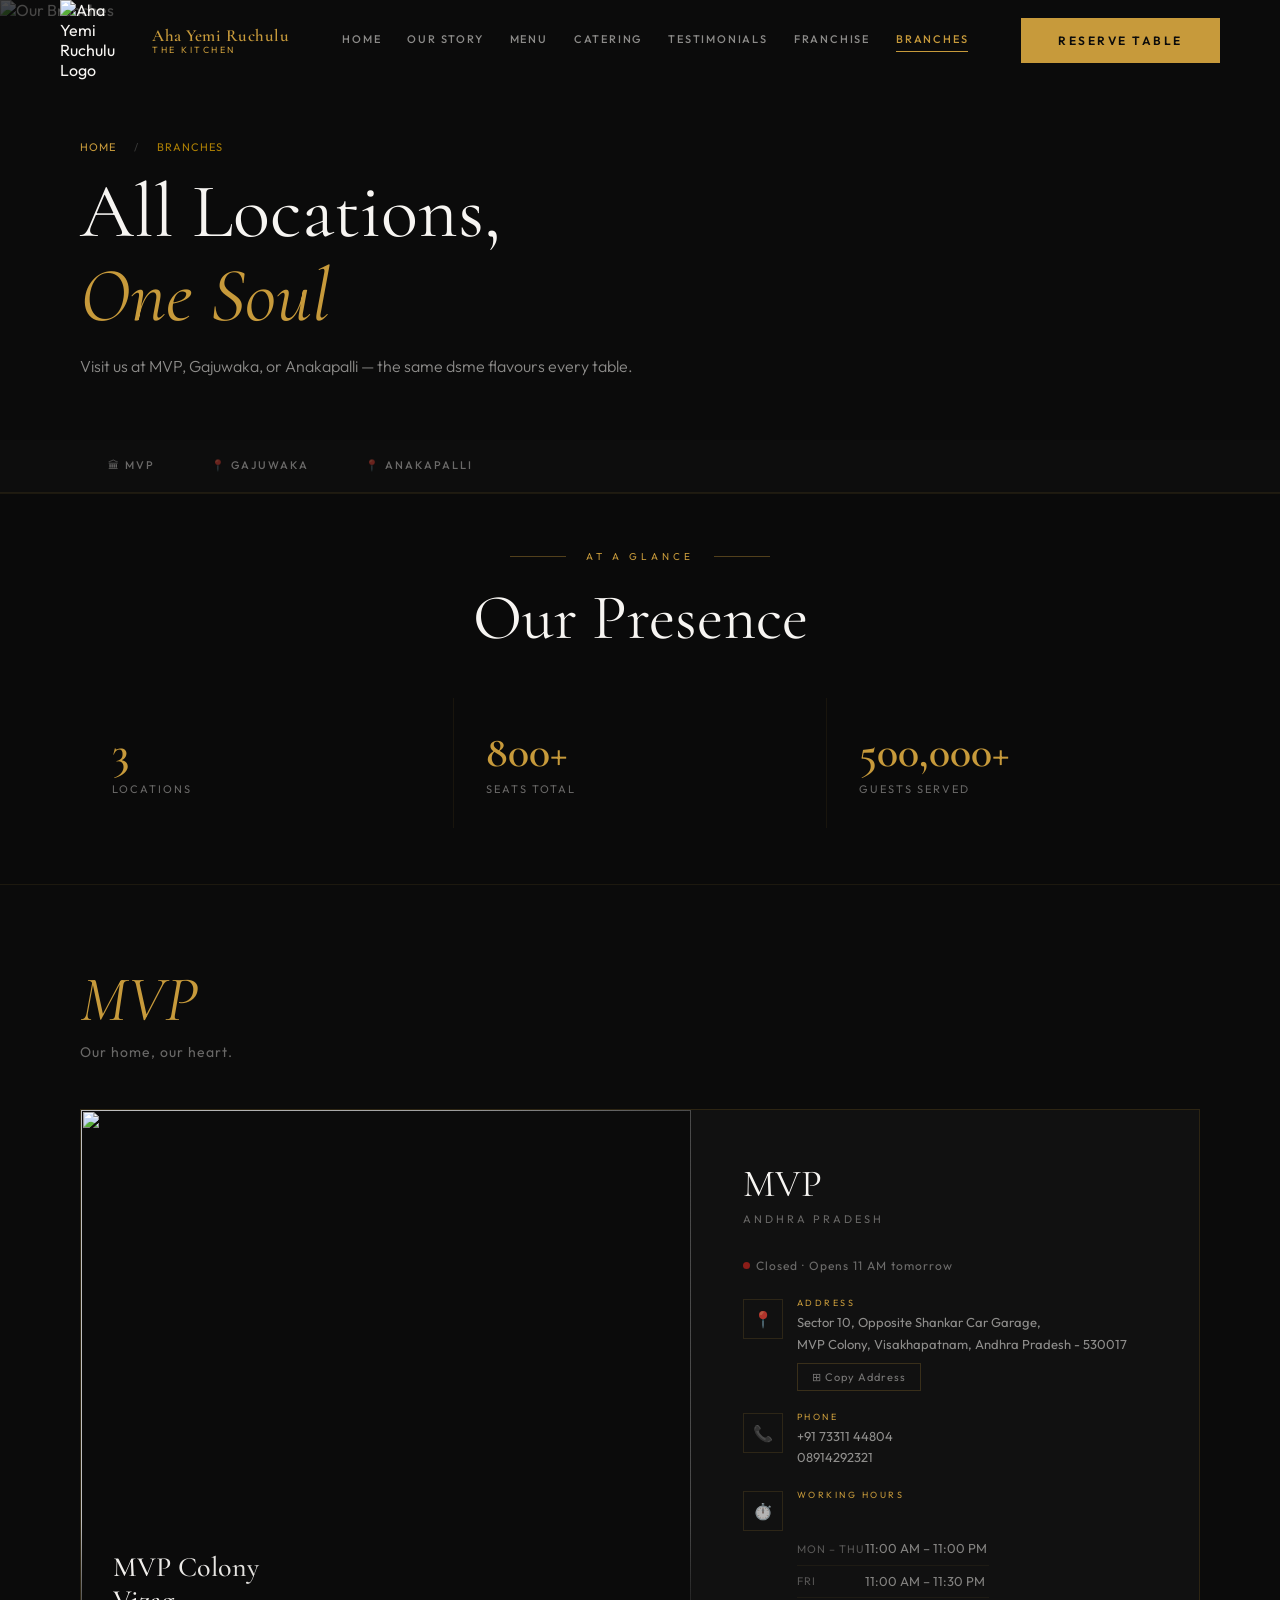
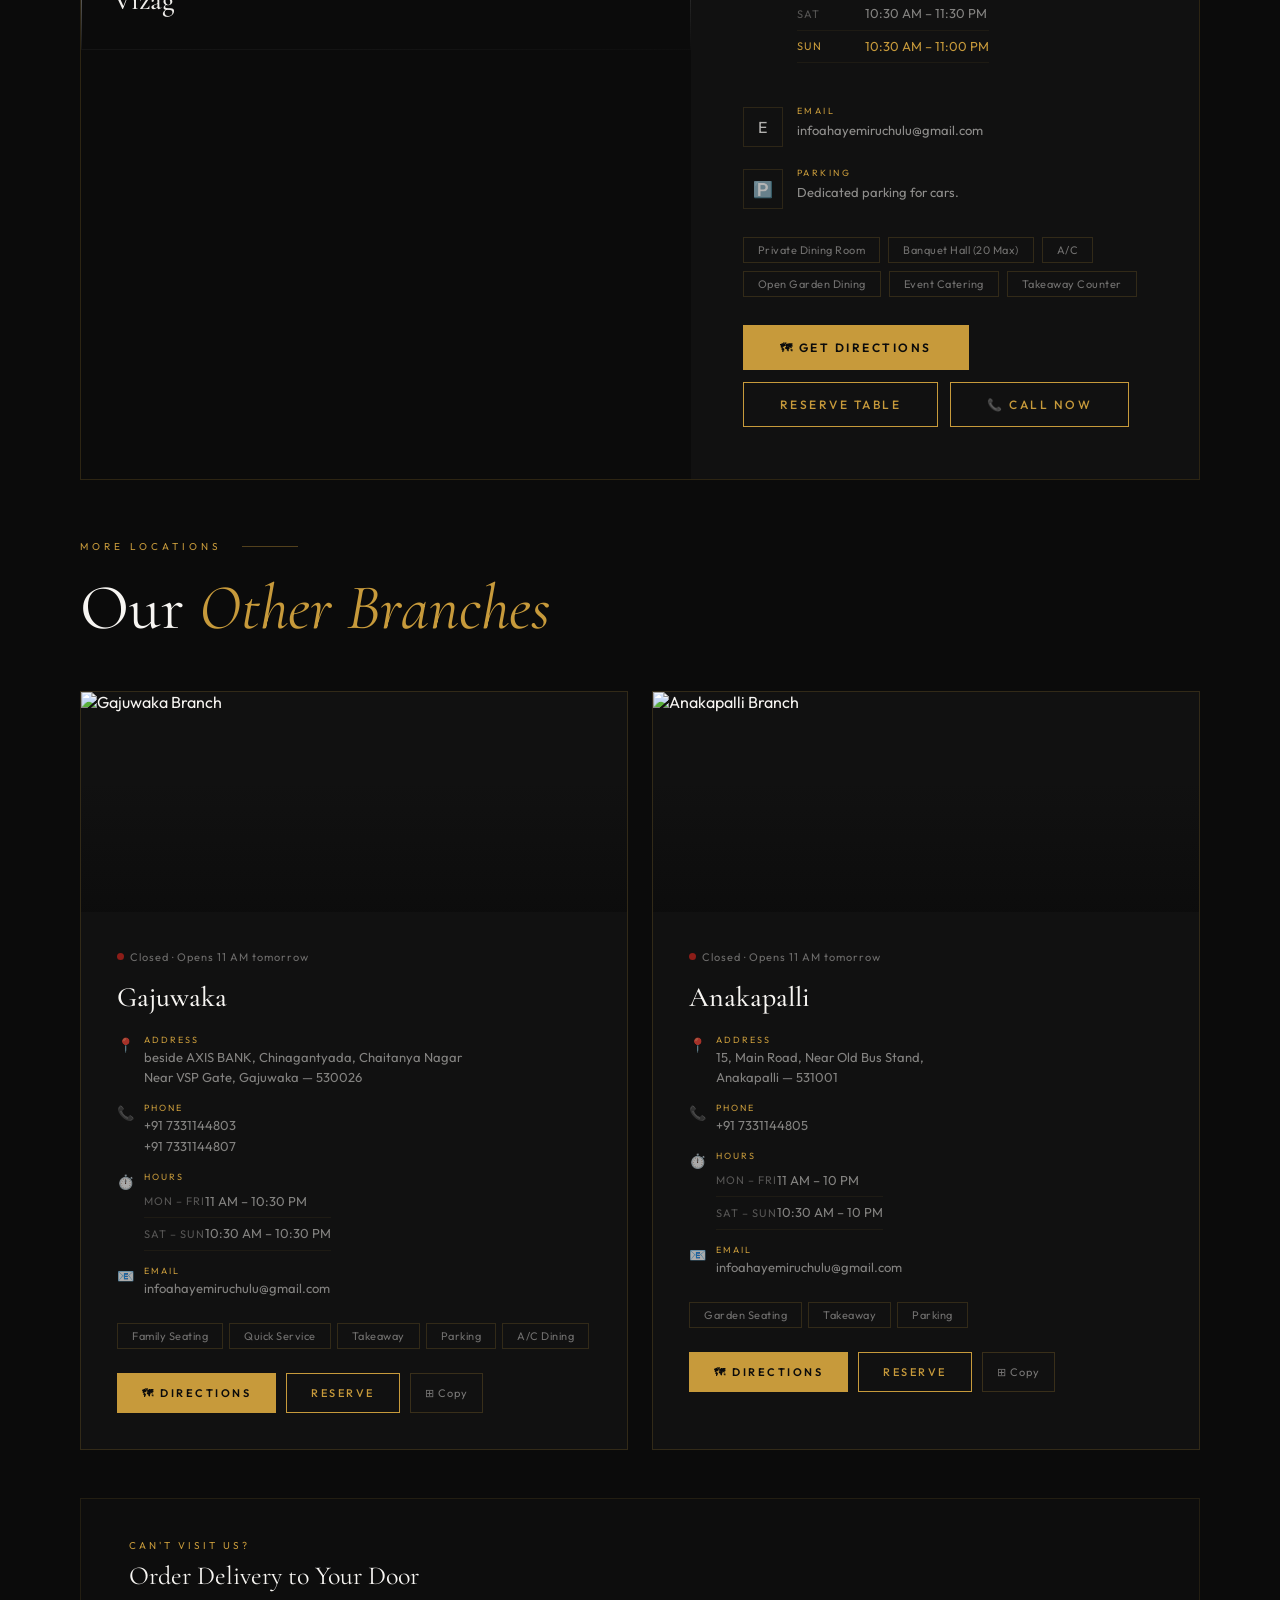
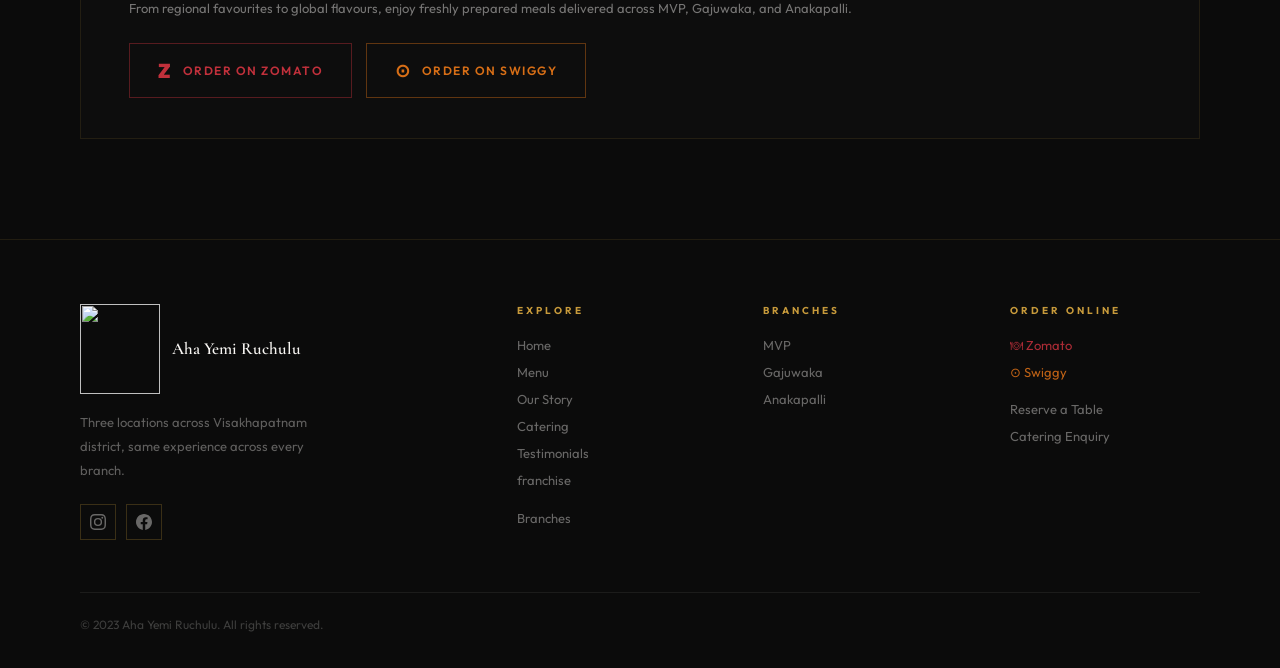
==== commit 0e8eb4fe: "Update branches.html" ====
--- a/branches.html
+++ b/branches.html
@@ -18,8 +18,11 @@
 
 <nav id="navbar">
   <a href="index.html" class="nav-logo">
-    <div class="nav-logo-icon">
-      <span><img src="assets/Aha-Logo.png" style="width: 80px; height: 90px;"></span>
+   <div class="nav-logo-icon">
+      <img
+        class="logo-img"
+        src="https://res.cloudinary.com/dfei2jta8/image/upload/v1780741796/Aha-Logo_krzi1l.png"
+        alt="Aha Yemi Ruchulu Logo">
     </div>
     <div class="nav-logo-text"><h2>Aha Yemi Ruchulu</h2><span>The Kitchen</span></div>
   </a>
--- a/css/style.css
+++ b/css/style.css
@@ -961,4 +961,18 @@
     width: 16px;
     height: 16px;
   }
-}+}
+
+.logo-img{
+  width:80px;
+  height:80px;
+  object-fit:contain;
+  display:block;
+}
+
+.nav-logo-icon{
+  display:flex;
+  align-items:center;
+  justify-content:center;
+  overflow:visible;
+}
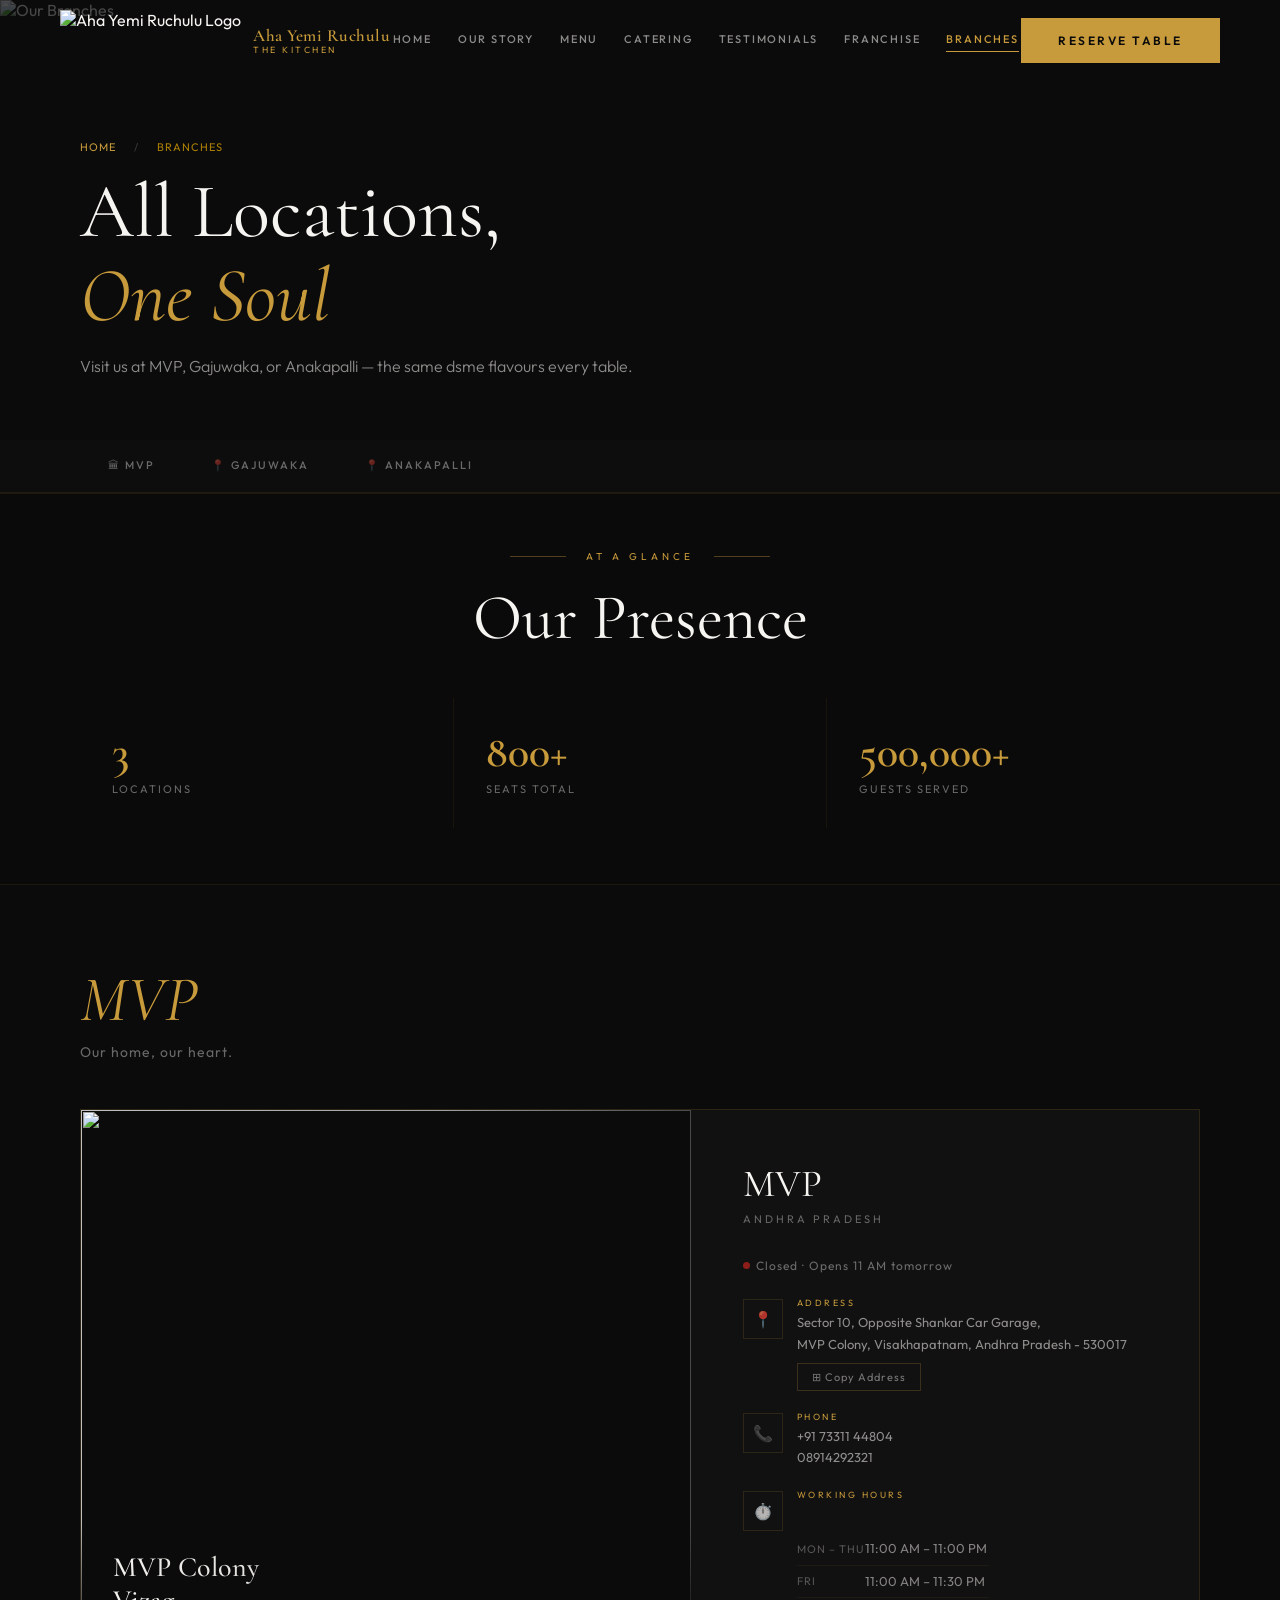
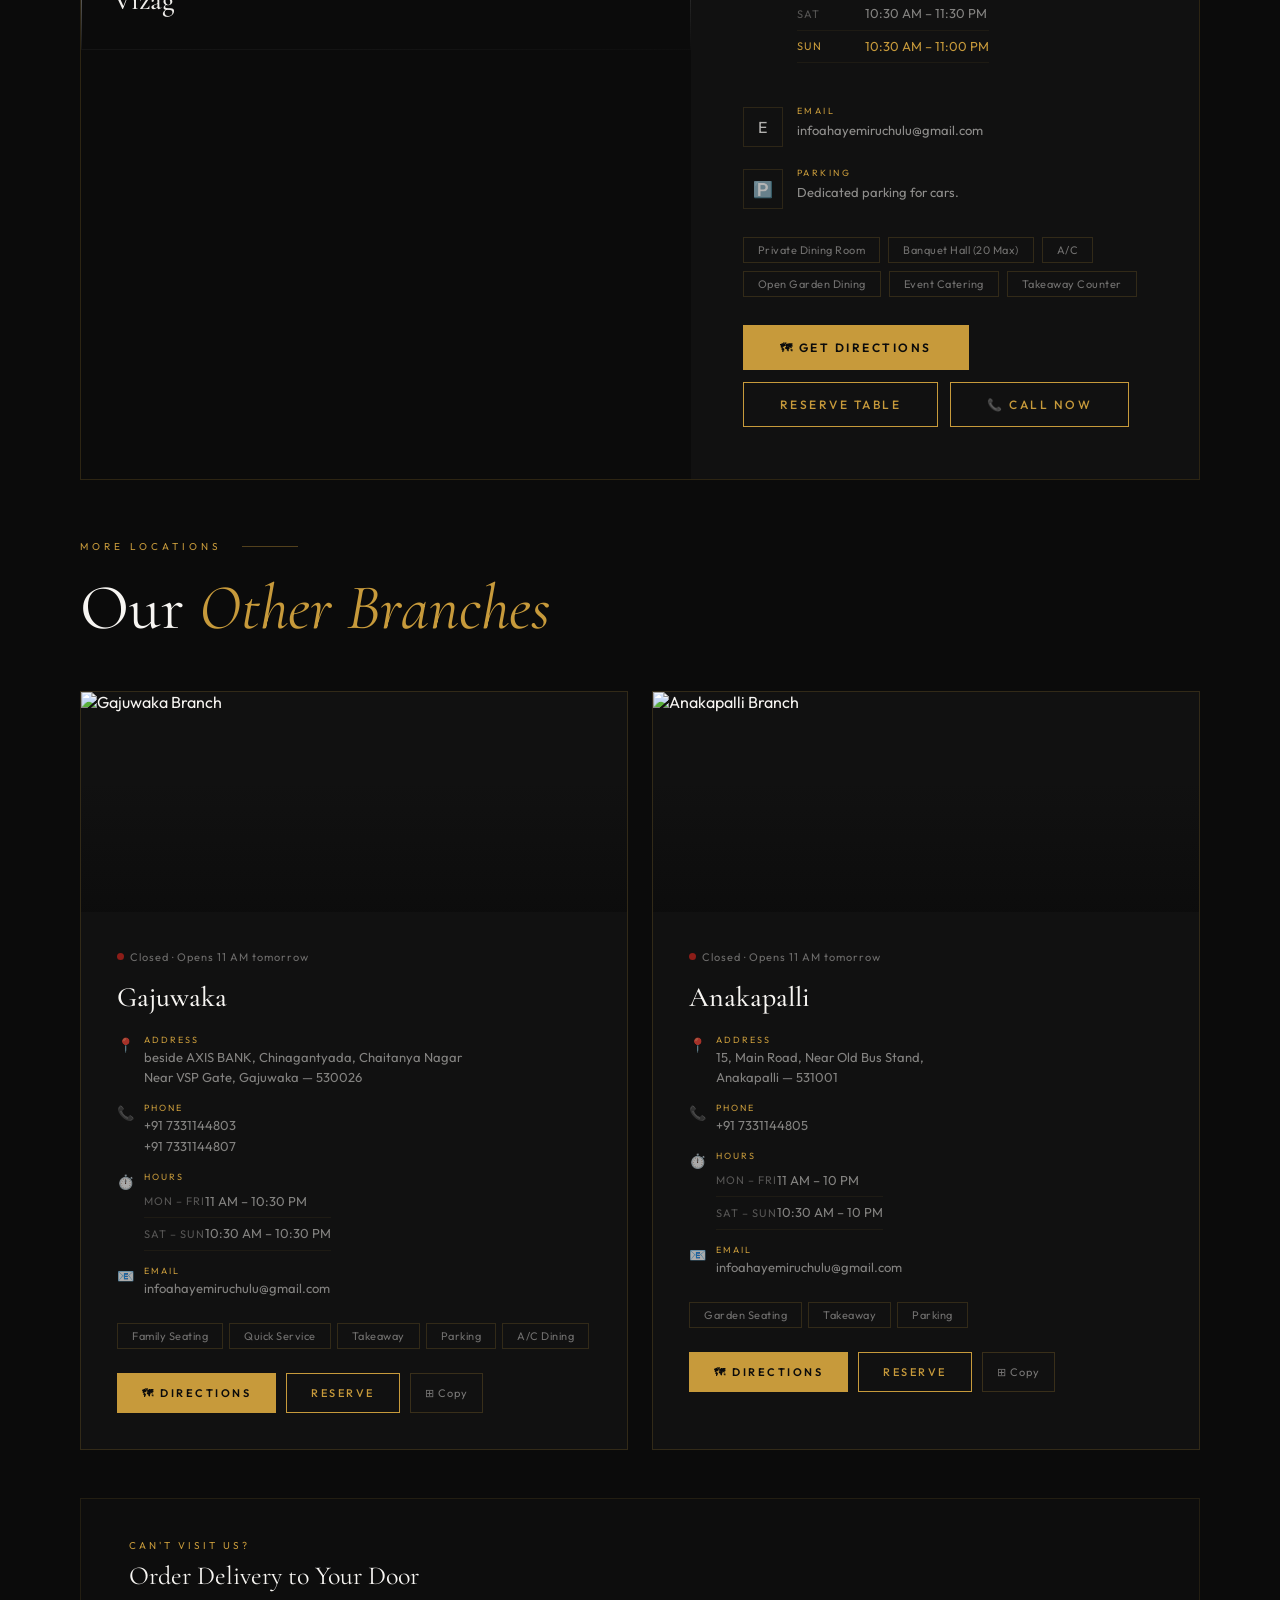
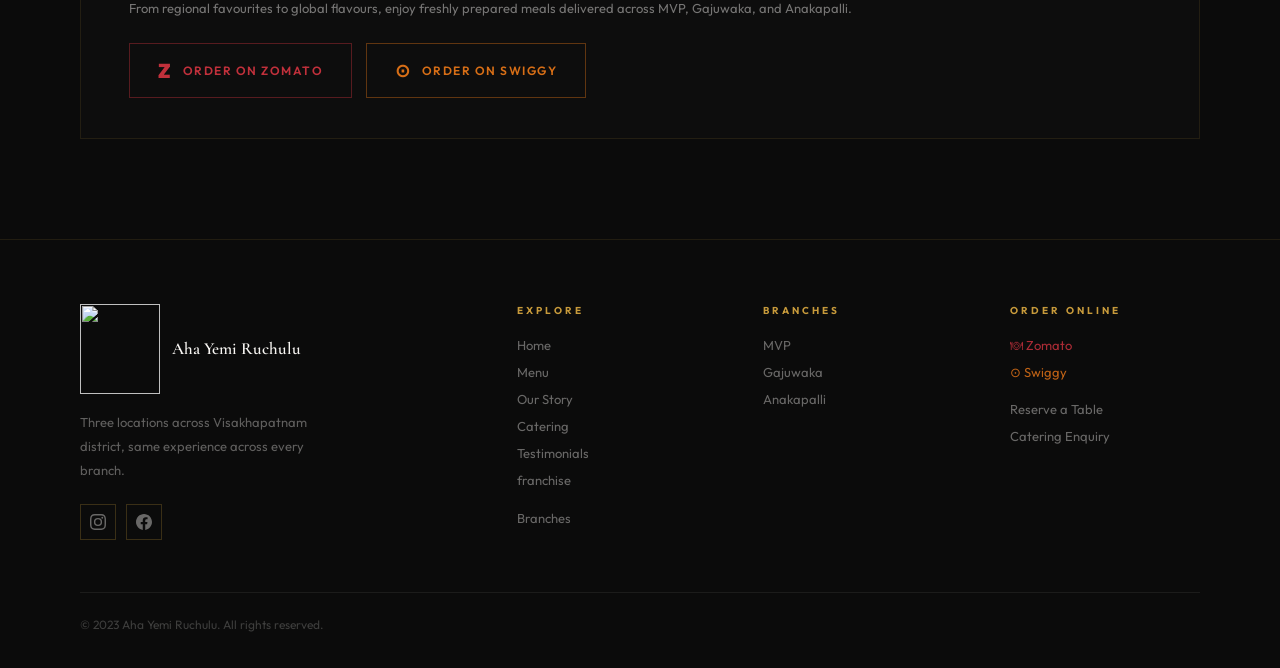
==== commit c4d9df3c: "Update branches.html" ====
--- a/branches.html
+++ b/branches.html
@@ -4,8 +4,7 @@
   <meta charset="UTF-8">
   <meta name="viewport" content="width=device-width, initial-scale=1.0">
   <title>Our Branches — Aha Yemi Ruchulu</title>
-  <link rel="icon" type="image/png" href="assets/Aha-Logo.png">
-  <link rel="icon" type="image/png" href="assets/Aha-Logo.png">
+  <link rel="icon" type="image/png" href="https://res.cloudinary.com/dfei2jta8/image/upload/v1780741796/Aha-Logo_krzi1l.png">
   <meta name="description" content="Visit Aha Yemi Ruchulu at our three Visakhapatnam locations — MVP, Gajuwaka, and Anakapalli.">
   <link rel="stylesheet" href="css/style.css">
   <link rel="stylesheet" href="css/story.css">
@@ -307,7 +306,7 @@
   <div class="footer-grid">
     <div class="footer-brand">
       <div class="footer-brand-logo"><div class="">
-        <span><img src="assets/Aha-Logo.png" style="width: 80px; height: 90px;"></span>
+        <span><img src="https://res.cloudinary.com/dfei2jta8/image/upload/v1780741796/Aha-Logo_krzi1l.png" style="width: 80px; height: 90px;"></span>
       </div><h3>Aha Yemi Ruchulu</h3></div>
       <p>Three locations across Visakhapatnam district, same experience across every branch.</p>
       <div class="footer-socials">
--- a/css/style.css
+++ b/css/style.css
@@ -964,12 +964,12 @@
 }
 
 .logo-img{
-  width:80px;
-  height:80px;
+  height:60px;
+  width:auto;
+  max-width:220px;
   object-fit:contain;
   display:block;
 }
-
 .nav-logo-icon{
   display:flex;
   align-items:center;
--- a/css/branches.css
+++ b/css/branches.css
@@ -273,6 +273,20 @@
   .sub-branches-grid { grid-template-columns: 1fr; }
   .branches-overview-grid { grid-template-columns: 1fr 1fr; }
   .main-branch-info { padding: 32px 24px; }
+
+
+   .logo-img{
+  width:80px;
+  height:80px;
+  object-fit:contain;
+  display:block;
+}
+
+.nav-logo-icon{
+  display:flex;
+  align-items:center;
+  justify-content:center;
+}
   .branch-actions { flex-direction: column; }
   .branch-actions .btn-fill,
   .branch-actions .btn-gold { text-align: center; }
